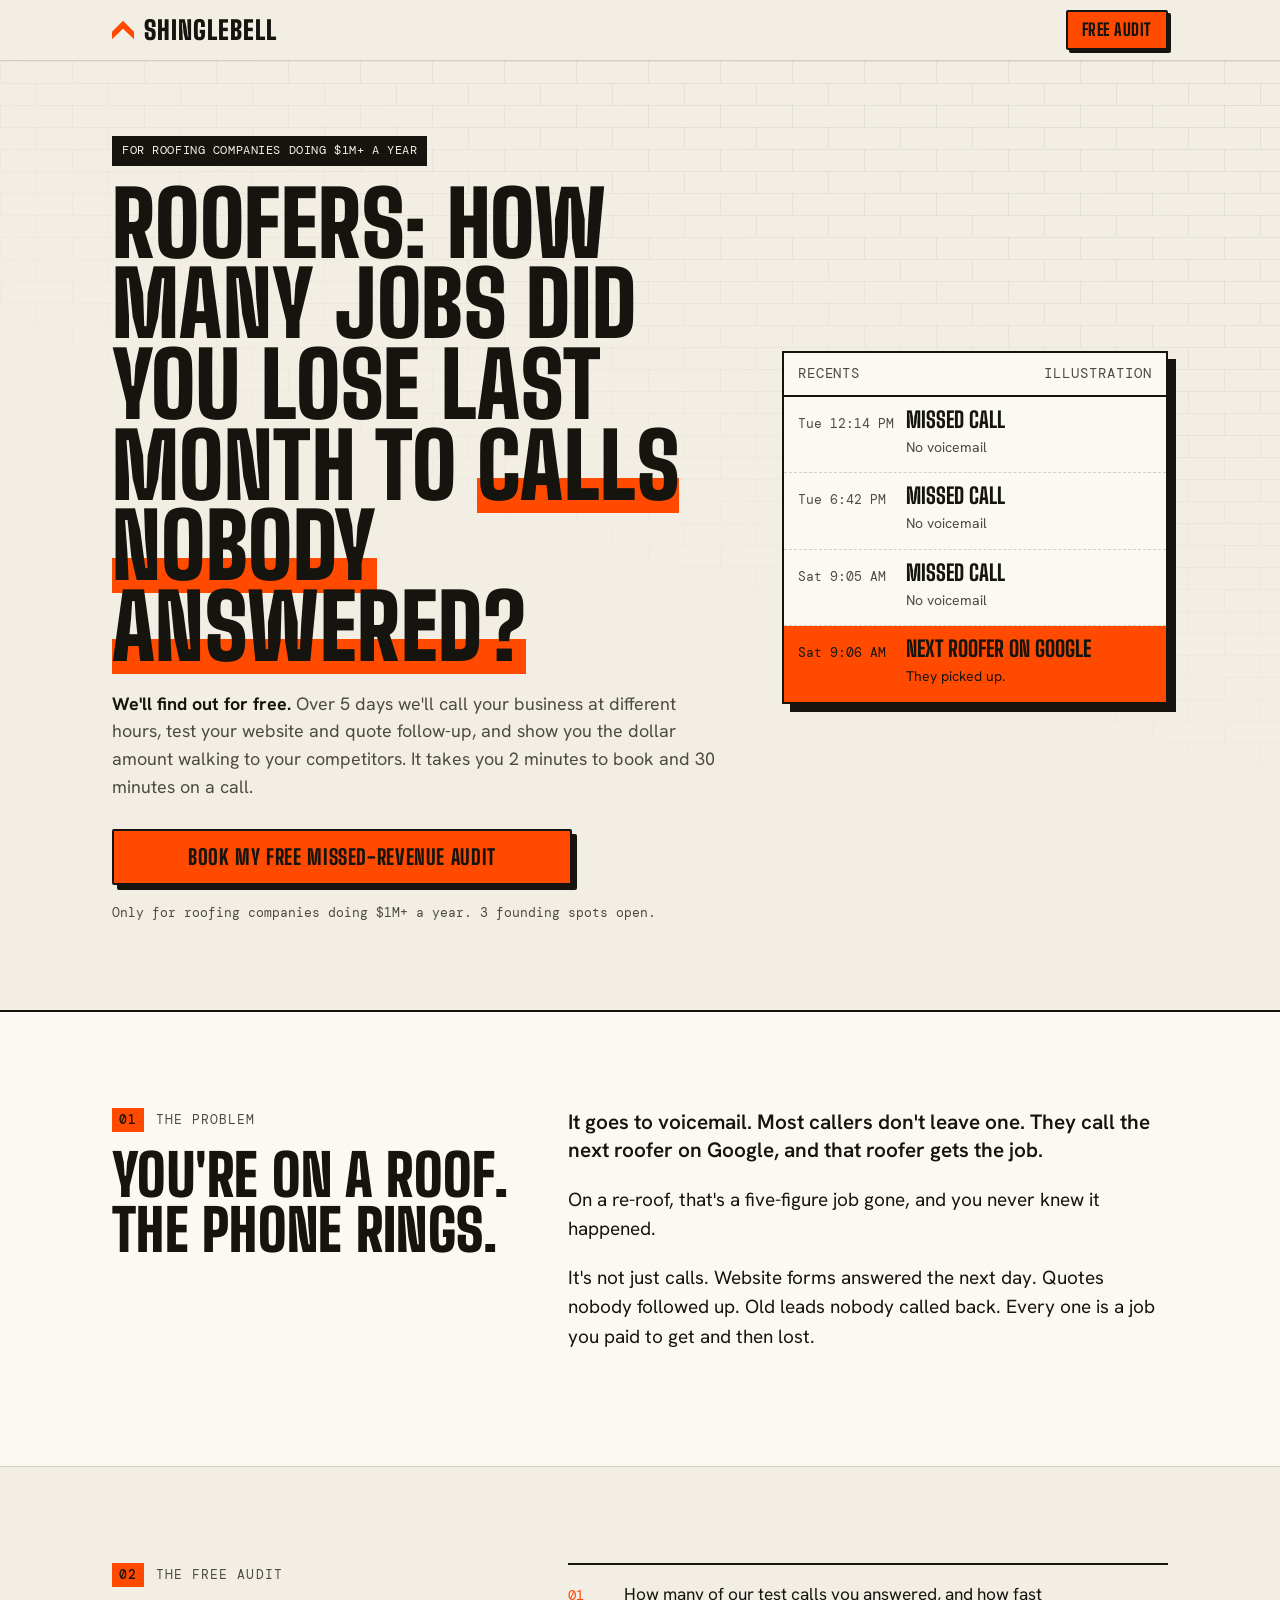
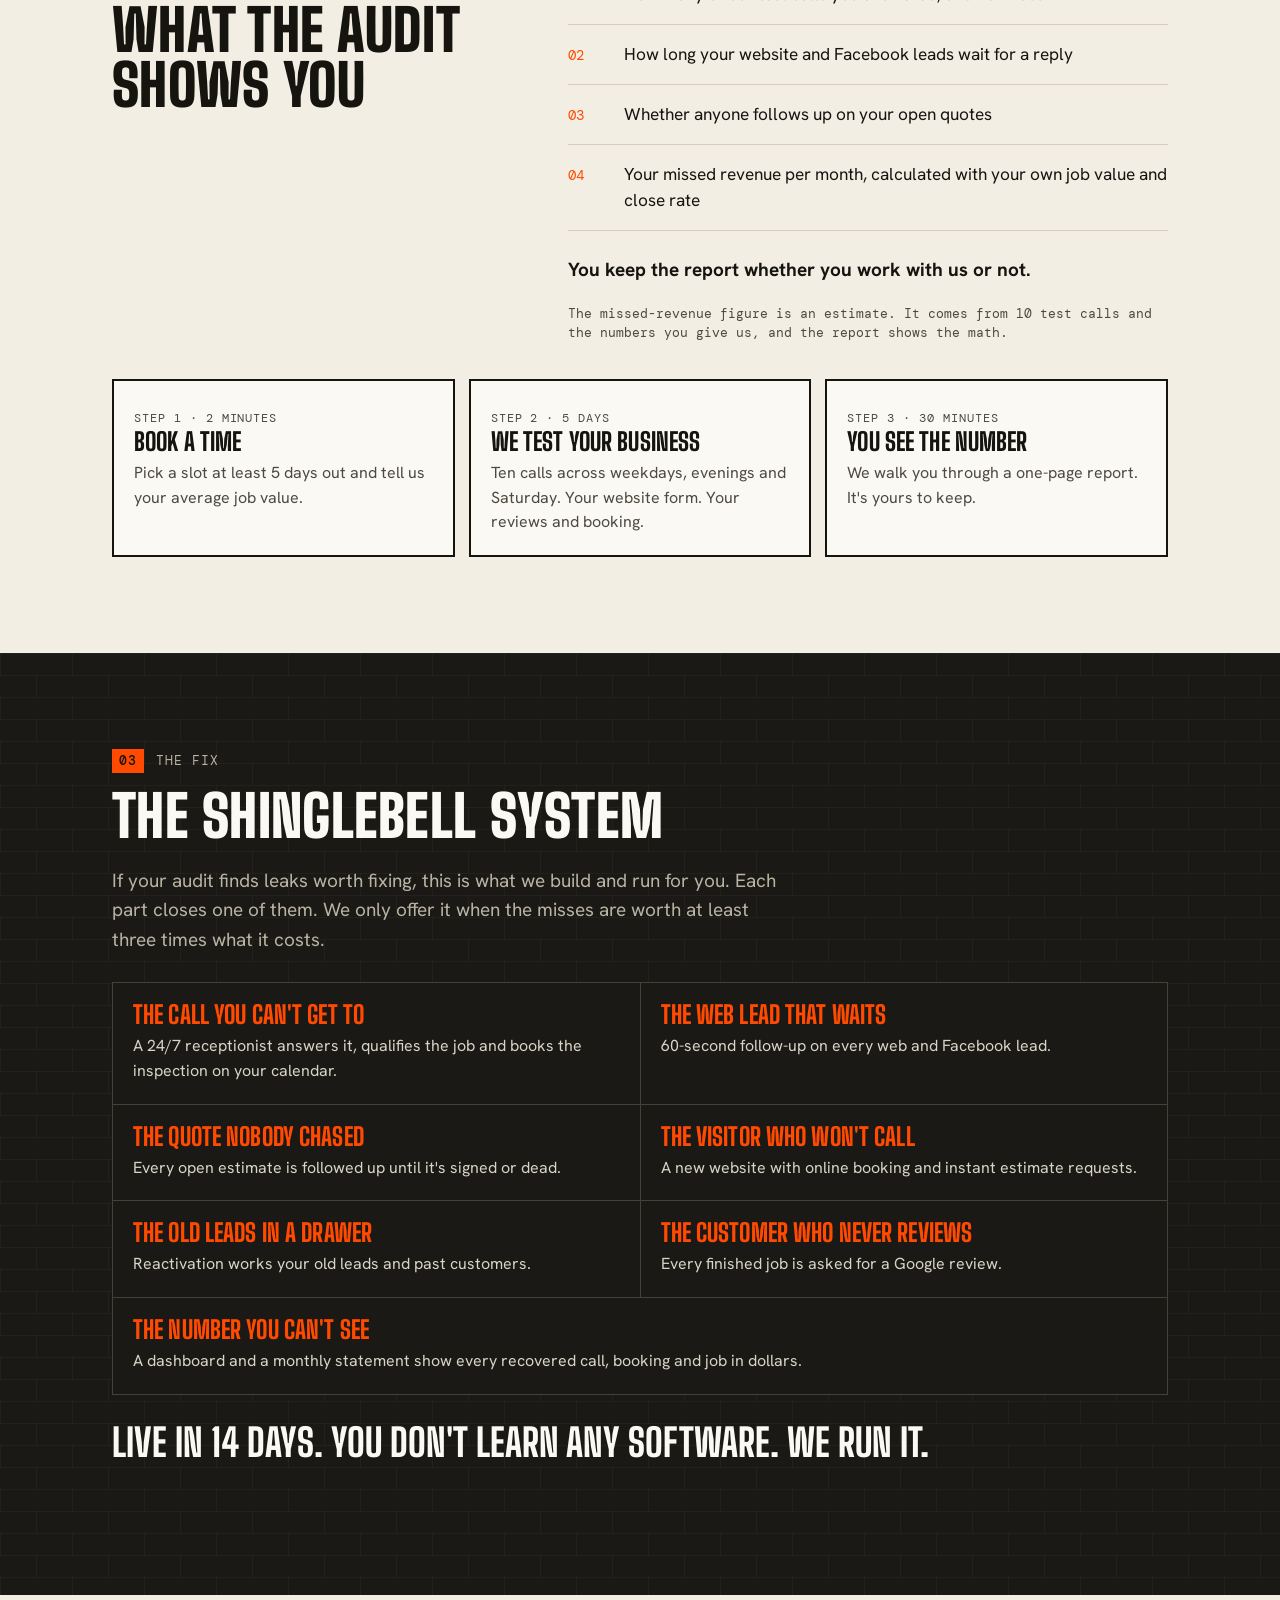
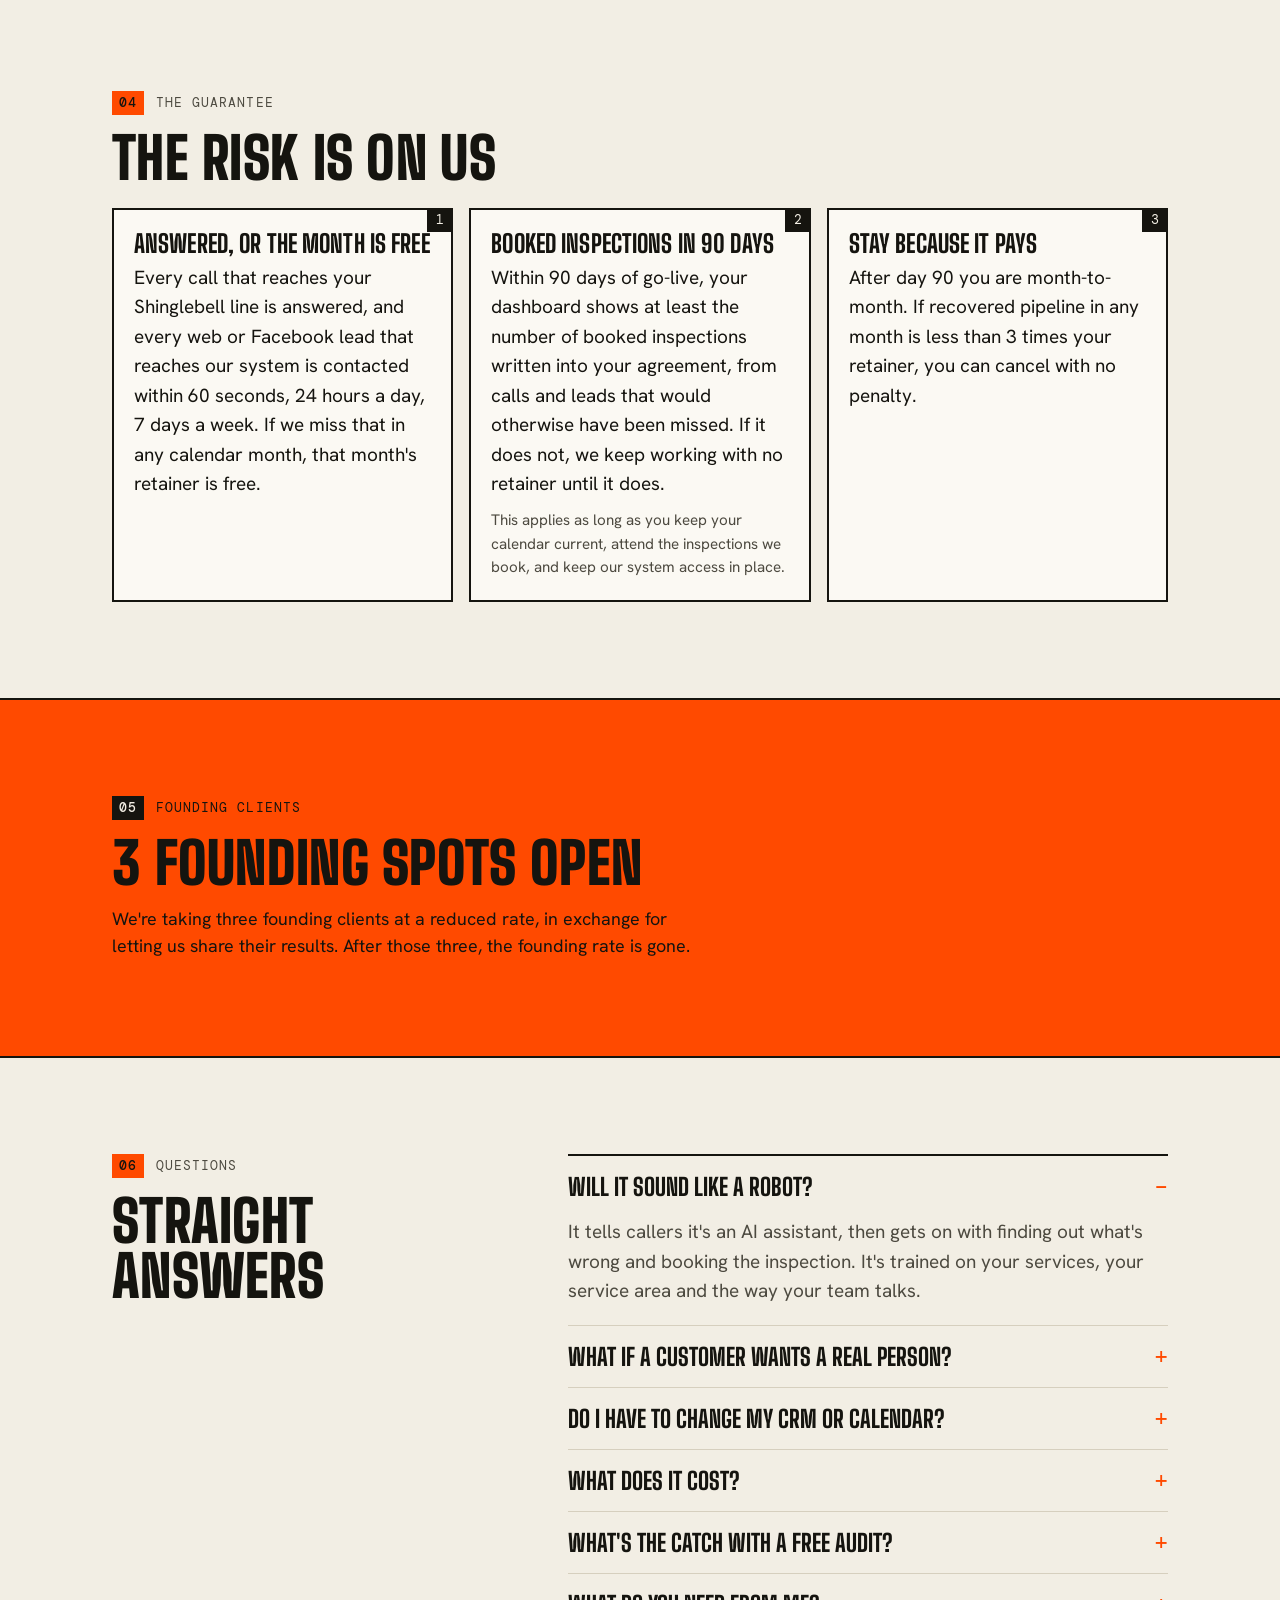
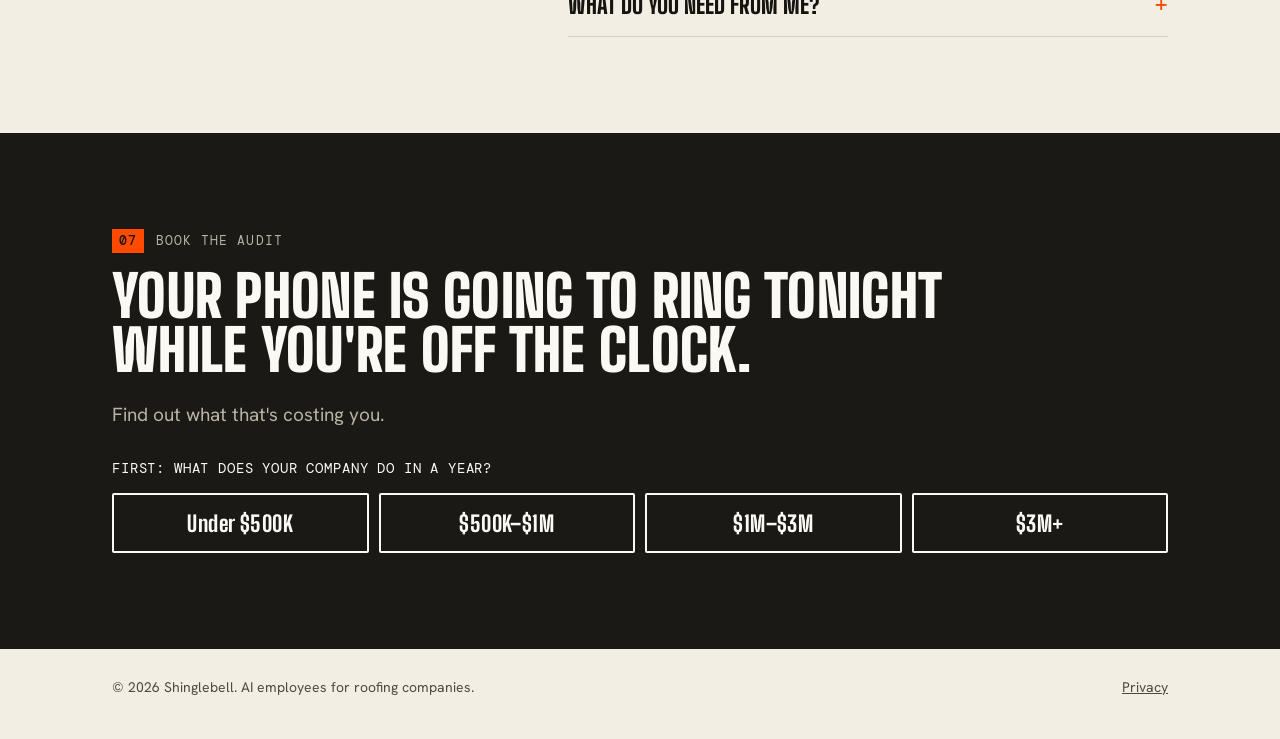
==== index.html @ 2c83769a "Shinglebell landing page and dashboard (test link) Co-Authored-By: Claude Fable 5.2 <noreply@anthrop" ====
<!doctype html>
<html lang="en">
<head>
<meta charset="utf-8">
<meta name="viewport" content="width=device-width, initial-scale=1, viewport-fit=cover">
<title>Free Missed-Revenue Audit for Roofing Companies</title>
<meta name="description" content="Over 5 days we call your roofing company at different hours, test your website and quote follow-up, and show you the revenue you are missing. Free.">
<meta name="theme-color" content="#f2eee4">
<link rel="preconnect" href="https://fonts.googleapis.com">
<link rel="preconnect" href="https://fonts.gstatic.com" crossorigin>
<link href="https://fonts.googleapis.com/css2?family=Big+Shoulders+Display:wght@800;900&family=DM+Mono:wght@400;500&family=Hanken+Grotesk:wght@400;600&display=swap" rel="stylesheet">
<link rel="stylesheet" href="styles.css">
</head>
<body>

<div class="bar">
  <div class="wrap">
    <a class="mark" href="#top"><i aria-hidden="true"></i><span data-brand>Shinglebell</span></a>
    <a class="btn small" href="#book">Free audit</a>
  </div>
</div>

<main id="top">

<header class="hero">
  <div class="wrap">
    <div>
      <span class="tag">For roofing companies doing $1M+ a year</span>
      <h1 id="headline">Roofers: how many jobs did you lose last month to <em>calls nobody answered?</em></h1>
      <p class="lede"><strong>We'll find out for free.</strong> Over 5 days we'll call your business at different hours, test your website and quote follow-up, and show you the dollar amount walking to your competitors. It takes you 2 minutes to book and 30 minutes on a call.</p>
      <a class="btn wide" href="#book">Book my free Missed-Revenue Audit</a>
      <p class="fine">Only for roofing companies doing $1M+ a year. <span data-spots>3</span> founding <span data-spots-word>spots</span> open.</p>
    </div>

    <figure class="log rise" style="margin:0" aria-label="Illustration of a missed-call log">
      <header><span>Recents</span><span>Illustration</span></header>
      <ol>
        <li style="--i:0"><time>Tue 12:14 PM</time><div><b>Missed call</b><span>No voicemail</span></div></li>
        <li style="--i:1"><time>Tue 6:42 PM</time><div><b>Missed call</b><span>No voicemail</span></div></li>
        <li style="--i:2"><time>Sat 9:05 AM</time><div><b>Missed call</b><span>No voicemail</span></div></li>
        <li class="gone" style="--i:3"><time>Sat 9:06 AM</time><div><b>Next roofer on Google</b><span>They picked up.</span></div></li>
      </ol>
    </figure>
  </div>
</header>

<section class="problem">
  <div class="wrap split">
    <div>
      <p class="kicker" data-n="01">The problem</p>
      <h2>You're on a roof. The phone rings.</h2>
    </div>
    <div class="prose">
      <p class="punch">It goes to voicemail. Most callers don't leave one. They call the next roofer on Google, and that roofer gets the job.</p>
      <p>On a re-roof, that's a five-figure job gone, and you never knew it happened.</p>
      <p>It's not just calls. Website forms answered the next day. Quotes nobody followed up. Old leads nobody called back. Every one is a job you paid to get and then lost.</p>
    </div>
  </div>
</section>

<section>
  <div class="wrap">
    <div class="split">
      <div>
        <p class="kicker" data-n="02">The free audit</p>
        <h2>What the audit shows you</h2>
      </div>
      <div>
        <ul class="checks">
          <li>How many of our test calls you answered, and how fast</li>
          <li>How long your website and Facebook leads wait for a reply</li>
          <li>Whether anyone follows up on your open quotes</li>
          <li>Your missed revenue per month, calculated with your own job value and close rate</li>
        </ul>
        <p><strong>You keep the report whether you work with us or not.</strong></p>
        <p class="fine">The missed-revenue figure is an estimate. It comes from 10 test calls and the numbers you give us, and the report shows the math.</p>
      </div>
    </div>

    <div class="steps">
      <div class="step"><small>Step 1 · 2 minutes</small><h3>Book a time</h3><p>Pick a slot at least 5 days out and tell us your average job value.</p></div>
      <div class="step"><small>Step 2 · 5 days</small><h3>We test your business</h3><p>Ten calls across weekdays, evenings and Saturday. Your website form. Your reviews and booking.</p></div>
      <div class="step"><small>Step 3 · 30 minutes</small><h3>You see the number</h3><p>We walk you through a one-page report. It's yours to keep.</p></div>
    </div>
  </div>
</section>

<section class="fix">
  <div class="wrap">
    <p class="kicker" data-n="03">The fix</p>
    <h2>The <span data-brand>Shinglebell</span> System</h2>
    <p class="prose muted">If your audit finds leaks worth fixing, this is what we build and run for you. Each part closes one of them. We only offer it when the misses are worth at least three times what it costs.</p>
    <div class="crew">
      <div><h3>The call you can't get to</h3><p>A 24/7 receptionist answers it, qualifies the job and books the inspection on your calendar.</p></div>
      <div><h3>The web lead that waits</h3><p>60-second follow-up on every web and Facebook lead.</p></div>
      <div><h3>The quote nobody chased</h3><p>Every open estimate is followed up until it's signed or dead.</p></div>
      <div><h3>The visitor who won't call</h3><p>A new website with online booking and instant estimate requests.</p></div>
      <div><h3>The old leads in a drawer</h3><p>Reactivation works your old leads and past customers.</p></div>
      <div><h3>The customer who never reviews</h3><p>Every finished job is asked for a Google review.</p></div>
      <div><h3>The number you can't see</h3><p>A dashboard and a monthly statement show every recovered call, booking and job in dollars.</p></div>
    </div>
    <p class="punch">Live in 14 days. You don't learn any software. We run it.</p>
  </div>
</section>

<section>
  <div class="wrap">
    <p class="kicker" data-n="04">The guarantee</p>
    <h2>The risk is on us</h2>
    <!-- These paragraphs are copied word for word from legal/guarantee.md. Change them there first. -->
    <div class="terms">
      <div class="term" data-n="1">
        <h3>Answered, or the month is free</h3>
        <p>Every call that reaches your <span data-brand>Shinglebell</span> line is answered, and every web or Facebook lead that reaches our system is contacted within 60 seconds, 24 hours a day, 7 days a week. If we miss that in any calendar month, that month's retainer is free.</p>
      </div>
      <div class="term" data-n="2">
        <h3>Booked inspections in 90 days</h3>
        <p>Within 90 days of go-live, your dashboard shows at least the number of booked inspections written into your agreement, from calls and leads that would otherwise have been missed. If it does not, we keep working with no retainer until it does.</p>
        <p>This applies as long as you keep your calendar current, attend the inspections we book, and keep our system access in place.</p>
      </div>
      <div class="term" data-n="3">
        <h3>Stay because it pays</h3>
        <p>After day 90 you are month-to-month. If recovered pipeline in any month is less than 3 times your retainer, you can cancel with no penalty.</p>
      </div>
    </div>
  </div>
</section>

<section class="proof">
  <div class="wrap">
    <p class="kicker" data-n="05">Founding clients</p>
    <h2><span data-spots>3</span> founding <span data-spots-word>spots</span> open</h2>
    <p>We're taking three founding clients at a reduced rate, in exchange for letting us share their results. After those three, the founding rate is gone.</p>
  </div>
</section>

<section class="faq">
  <div class="wrap split">
    <div>
      <p class="kicker" data-n="06">Questions</p>
      <h2>Straight answers</h2>
    </div>
    <div>
      <details open>
        <summary>Will it sound like a robot?</summary>
        <p>It tells callers it's an AI assistant, then gets on with finding out what's wrong and booking the inspection. It's trained on your services, your service area and the way your team talks.<span id="demo-line" hidden> Call our demo line and judge for yourself: <a id="demo-link" href="#"></a>.</span></p>
      </details>
      <details>
        <summary>What if a customer wants a real person?</summary>
        <p>It transfers the call to you. If nobody can pick up, it takes a message and gets it to you right away.</p>
      </details>
      <details>
        <summary>Do I have to change my CRM or calendar?</summary>
        <p>No. Bookings go straight into the calendar you already use (Google, Outlook or iCloud). We look at your CRM on the audit call and tell you plainly what it can and can't take.</p>
      </details>
      <details>
        <summary>What does it cost?</summary>
        <p>It's a setup fee and a monthly retainer, and it's real money. We show you the price on the review call, next to your own missed-revenue number. If the misses aren't worth at least three times the monthly cost, we'll tell you the math doesn't work, and you keep the report.</p>
      </details>
      <details>
        <summary>What's the catch with a free audit?</summary>
        <p>There isn't one. Showing you your own numbers is the only honest way to sell this. If they say you don't need us, we'll say so. The report is yours either way.</p>
      </details>
      <details>
        <summary>What do you need from me?</summary>
        <p>Two minutes to book and 30 minutes on the review call. Bring three quotes you sent more than a week ago that haven't signed. If someone else signs off on spending, bring them too. You don't need to tell your office anything.</p>
      </details>
    </div>
  </div>
</section>

<section class="book on-dark" id="book">
  <div class="wrap">
    <p class="kicker" data-n="07">Book the audit</p>
    <h2>Your phone is going to ring tonight while you're off the clock.</h2>
    <p class="muted">Find out what that's costing you.</p>

    <div class="gate">
      <fieldset>
        <legend>First: what does your company do in a year?</legend>
        <div class="picks">
          <button class="pick" type="button" data-band="Under $500K" data-fit="no">Under $500K</button>
          <button class="pick" type="button" data-band="$500K–$1M" data-fit="no">$500K–$1M</button>
          <button class="pick" type="button" data-band="$1M–$3M">$1M–$3M</button>
          <button class="pick" type="button" data-band="$3M+">$3M+</button>
        </div>
      </fieldset>
    </div>

    <div class="cal" id="cal" hidden aria-live="polite"></div>
  </div>
</section>

</main>

<footer>
  <div class="wrap">
    <span>© <span id="year">2026</span> <span data-brand>Shinglebell</span>. AI employees for roofing companies.</span>
    <a href="privacy.html">Privacy</a>
  </div>
</footer>

<div class="dock" id="dock"><a class="btn" href="#book">Book my free audit</a></div>

<script src="config.js"></script>
<script src="app.js"></script>
</body>
</html>
---- styles.css ----
:root {
  --paper: #f2eee4;
  --chalk: #fbf9f3;
  --ink: #15140f;
  --ink-2: #4d4a40;
  --line: #d6cfbe;
  --hivis: #ff4a00;
  --asphalt: #1a1916;
  --asphalt-2: #2a2824;
  --display: "Big Shoulders Display", "Arial Narrow", Impact, sans-serif;
  --body: "Hanken Grotesk", "Helvetica Neue", Arial, sans-serif;
  --mono: "DM Mono", ui-monospace, Menlo, monospace;
  --gutter: 20px;
  --max: 1120px;
  --shingle: url("data:image/svg+xml,%3Csvg xmlns='http://www.w3.org/2000/svg' width='72' height='44'%3E%3Cpath d='M0 .5h72M0 22.5h72M.5 0v22M36.5 22v22' fill='none' stroke='%2315140f' stroke-opacity='.08'/%3E%3C/svg%3E");
}

*,
*::before,
*::after { box-sizing: border-box; }

html { scroll-behavior: smooth; -webkit-text-size-adjust: 100%; }

body {
  margin: 0;
  background: var(--paper);
  color: var(--ink);
  font-family: var(--body);
  font-size: 18px;
  line-height: 1.55;
  overflow-x: hidden;
}

img, svg { max-width: 100%; display: block; }
a { color: inherit; }
p { margin: 0 0 1em; }
h1, h2, h3 { margin: 0; font-family: var(--display); text-transform: uppercase; letter-spacing: 0.005em; line-height: 0.95; }

.wrap { max-width: var(--max); margin: 0 auto; padding: 0 var(--gutter); }

/* ---------- top bar ---------- */
.bar {
  position: sticky; top: 0; z-index: 30;
  background: rgba(242, 238, 228, 0.92);
  backdrop-filter: blur(8px);
  border-bottom: 1px solid var(--line);
}
.bar .wrap { display: flex; align-items: center; justify-content: space-between; height: 60px; }
.mark { display: flex; align-items: center; gap: 10px; text-decoration: none; font-family: var(--display); font-weight: 900; font-size: 26px; letter-spacing: 0.04em; text-transform: uppercase; }
.mark i { width: 22px; height: 22px; background: var(--hivis); clip-path: polygon(50% 8%, 100% 58%, 100% 92%, 50% 44%, 0 92%, 0 58%); }

/* ---------- buttons ---------- */
.btn {
  display: inline-flex; align-items: center; justify-content: center; gap: 10px;
  min-height: 56px; padding: 14px 26px;
  background: var(--hivis); color: var(--ink);
  font-family: var(--display); font-weight: 800; font-size: 22px; letter-spacing: 0.03em; text-transform: uppercase; text-decoration: none;
  border: 2px solid var(--ink); border-radius: 2px;
  box-shadow: 5px 5px 0 var(--ink);
  cursor: pointer;
  transition: transform 0.12s ease, box-shadow 0.12s ease;
}
.btn:hover { transform: translate(-2px, -2px); box-shadow: 7px 7px 0 var(--ink); }
.btn:active { transform: translate(3px, 3px); box-shadow: 2px 2px 0 var(--ink); }
.btn:focus-visible, .pick:focus-visible, a:focus-visible { outline: 3px solid var(--ink); outline-offset: 3px; }
.btn { text-align: center; line-height: 1.05; }
.btn.wide { width: 100%; max-width: 460px; font-size: 21px; padding: 14px 16px; }
.btn.small { min-height: 40px; padding: 6px 14px; font-size: 17px; box-shadow: 3px 3px 0 var(--ink); }
.btn.small:hover { box-shadow: 4px 4px 0 var(--ink); }
.on-dark .btn { border-color: var(--chalk); box-shadow: 5px 5px 0 var(--chalk); }

/* ---------- hero ---------- */
.hero { position: relative; padding: 44px 0 56px; border-bottom: 2px solid var(--ink); }
.hero::before {
  content: ""; position: absolute; inset: 0; background: var(--shingle);
  -webkit-mask-image: linear-gradient(200deg, #000 0%, transparent 62%);
  mask-image: linear-gradient(200deg, #000 0%, transparent 62%);
  pointer-events: none;
}
.hero .wrap { position: relative; display: grid; gap: 40px; }
.tag {
  display: inline-block; margin-bottom: 18px; padding: 6px 10px;
  font-family: var(--mono); font-size: 11.5px; letter-spacing: 0.05em; text-transform: uppercase;
  background: var(--ink); color: var(--paper);
}
h1 { font-weight: 900; font-size: clamp(2.7rem, 11.5vw, 5.6rem); line-height: 0.9; }
h1 em { font-style: normal; background: linear-gradient(transparent 62%, var(--hivis) 62%, var(--hivis) 94%, transparent 94%); }
.lede { margin: 22px 0 28px; max-width: 34em; font-size: 1.12rem; color: var(--ink-2); }
.lede strong { color: var(--ink); }
.fine { margin: 18px 0 0; font-family: var(--mono); font-size: 13px; line-height: 1.5; color: var(--ink-2); }

/* call log illustration */
.log {
  background: var(--chalk); border: 2px solid var(--ink); box-shadow: 8px 8px 0 var(--ink);
  max-width: 420px; width: 100%; justify-self: start;
  transform: rotate(-1.2deg);
}
.log header { display: flex; justify-content: space-between; padding: 10px 14px; border-bottom: 2px solid var(--ink); font-family: var(--mono); font-size: 12px; letter-spacing: 0.08em; text-transform: uppercase; }
.log ol { list-style: none; margin: 0; padding: 0; }
.log li { display: grid; grid-template-columns: 96px 1fr; gap: 12px; align-items: baseline; padding: 12px 14px; border-bottom: 1px dashed var(--line); }
.log time { font-family: var(--mono); font-size: 13px; color: var(--ink-2); }
.log b { display: block; font-family: var(--display); font-size: 22px; font-weight: 800; text-transform: uppercase; line-height: 1; }
.log span { font-size: 14px; color: var(--ink-2); }
.log li.gone { background: var(--hivis); border-bottom: 0; }
.log li.gone time, .log li.gone span { color: var(--ink); }

@keyframes rise { from { opacity: 0; transform: translateY(14px); } to { opacity: 1; transform: none; } }
.hero .rise { animation: rise 0.6s cubic-bezier(0.2, 0.7, 0.2, 1) both; animation-delay: calc(var(--i, 0) * 90ms); }
.log li { animation: rise 0.5s ease both; animation-delay: calc(200ms + var(--i, 0) * 240ms); }

/* ---------- sections ---------- */
section { padding: 64px 0; }
.kicker { display: flex; align-items: center; gap: 12px; margin-bottom: 16px; font-family: var(--mono); font-size: 13px; letter-spacing: 0.08em; text-transform: uppercase; color: var(--ink-2); }
.kicker::before { content: attr(data-n); padding: 2px 7px; background: var(--hivis); color: var(--ink); font-weight: 500; }
h2 { font-weight: 900; font-size: clamp(2.1rem, 8vw, 3.6rem); margin-bottom: 22px; }
h3 { font-weight: 800; font-size: 1.55rem; line-height: 1; margin-bottom: 6px; }
.prose { max-width: 36em; }
.prose .punch { font-size: 1.3rem; font-weight: 600; line-height: 1.35; color: var(--ink); }

.problem { background: var(--chalk); border-bottom: 1px solid var(--line); }

/* audit list */
.checks { list-style: none; margin: 0 0 24px; padding: 0; display: grid; gap: 0; border-top: 2px solid var(--ink); }
.checks li { display: grid; grid-template-columns: 44px 1fr; gap: 12px; padding: 16px 0; border-bottom: 1px solid var(--line); font-size: 1.08rem; }
.checks li::before { content: counter(c, decimal-leading-zero); counter-increment: c; font-family: var(--mono); font-size: 14px; color: var(--hivis); padding-top: 4px; }
.checks { counter-reset: c; }

.steps { display: grid; gap: 14px; margin-top: 36px; }
.step { padding: 20px; background: var(--chalk); border: 2px solid var(--ink); }
.step small { font-family: var(--mono); font-size: 12px; letter-spacing: 0.08em; text-transform: uppercase; color: var(--ink-2); }
.step p { margin: 0; color: var(--ink-2); font-size: 1rem; }

/* the fix */
.fix { background: var(--asphalt); color: var(--chalk); position: relative; }
.fix::before { content: ""; position: absolute; inset: 0; background: var(--shingle); filter: invert(1); opacity: 0.5; pointer-events: none; }
.fix .wrap { position: relative; }
.fix .kicker, .fix .muted { color: #b9b3a3; }
.crew { display: grid; gap: 1px; background: #44413a; border: 1px solid #44413a; margin: 28px 0; }
.crew div { background: var(--asphalt); padding: 20px; }
.crew h3 { color: var(--hivis); }
.crew p { margin: 0; color: #d9d4c6; font-size: 1rem; }
.fix .punch { font-family: var(--display); font-weight: 800; font-size: clamp(1.6rem, 6vw, 2.4rem); text-transform: uppercase; line-height: 1; }

/* guarantee */
.terms { display: grid; gap: 16px; }
.term { background: var(--chalk); border: 2px solid var(--ink); padding: 22px 20px 20px; position: relative; }
.term::before { content: attr(data-n); position: absolute; top: -2px; right: -2px; padding: 2px 9px; background: var(--ink); color: var(--paper); font-family: var(--mono); font-size: 13px; }
.term p { margin: 0; }
.term p + p { margin-top: 0.7em; font-size: 0.95rem; color: var(--ink-2); }

/* proof */
.proof { background: var(--hivis); border-top: 2px solid var(--ink); border-bottom: 2px solid var(--ink); }
.proof .kicker { color: var(--ink); }
.proof .kicker::before { background: var(--ink); color: var(--paper); }
.proof h2 { margin-bottom: 14px; }
.proof p:not(.kicker) { max-width: 34em; font-size: 1.12rem; margin: 0; }

/* faq */
.faq details { border-bottom: 1px solid var(--line); }
.faq details:first-of-type { border-top: 2px solid var(--ink); }
.faq summary { list-style: none; cursor: pointer; display: flex; justify-content: space-between; gap: 16px; padding: 18px 0; font-family: var(--display); font-weight: 800; font-size: 1.5rem; text-transform: uppercase; line-height: 1.05; }
.faq summary::-webkit-details-marker { display: none; }
.faq summary::after { content: "+"; font-family: var(--mono); font-weight: 400; color: var(--hivis); }
.faq details[open] summary::after { content: "–"; }
.faq details p { max-width: 36em; color: var(--ink-2); }

/* booking */
.book { background: var(--asphalt); color: var(--chalk); }
.book .kicker, .book .muted { color: #b9b3a3; }
.book h2 { max-width: 16em; }
.gate { margin-top: 28px; }
.gate legend { padding: 0; margin-bottom: 14px; font-family: var(--mono); font-size: 14px; letter-spacing: 0.06em; text-transform: uppercase; }
.gate fieldset { border: 0; margin: 0; padding: 0; }
.picks { display: grid; grid-template-columns: 1fr 1fr; gap: 10px; max-width: 560px; }
.pick {
  min-height: 60px; padding: 10px 12px;
  background: transparent; color: var(--chalk);
  border: 2px solid var(--chalk); border-radius: 2px;
  font-family: var(--display); font-weight: 800; font-size: 22px; letter-spacing: 0.02em;
  cursor: pointer; transition: background 0.12s, color 0.12s;
}
.pick:hover, .pick[aria-pressed="true"] { background: var(--hivis); color: var(--ink); border-color: var(--hivis); }
.pick:focus-visible { outline-color: var(--hivis); }
.cal { margin-top: 24px; background: var(--chalk); color: var(--ink); border: 2px solid var(--chalk); min-height: 120px; }
.cal[hidden] { display: none; }
.cal .calendly-inline-widget { min-width: 300px; height: 760px; }
.notice { padding: 22px 20px; font-family: var(--mono); font-size: 14px; line-height: 1.6; }
.notice b { color: var(--hivis); }

footer { padding: 28px 0 96px; font-size: 14px; color: var(--ink-2); }
footer .wrap { display: flex; flex-wrap: wrap; gap: 8px 24px; justify-content: space-between; }

/* sticky mobile cta */
.dock { position: fixed; left: 0; right: 0; bottom: 0; z-index: 40; padding: 10px var(--gutter) calc(10px + env(safe-area-inset-bottom)); background: var(--ink); transform: translateY(110%); transition: transform 0.25s ease; }
.dock.show { transform: none; }
.dock .btn { width: 100%; min-height: 50px; font-size: 20px; box-shadow: none; border-color: var(--hivis); }

/* plain pages (not a fit, privacy) */
.plain { padding: 48px 0 72px; }
.plain h1 { font-size: clamp(2.4rem, 9vw, 4rem); margin-bottom: 20px; }
.plain h2 { font-size: 1.8rem; margin: 36px 0 12px; }
.todo { list-style: none; padding: 0; margin: 24px 0; border-top: 2px solid var(--ink); max-width: 40em; }
.todo li { display: grid; grid-template-columns: 30px 1fr; gap: 12px; padding: 16px 0; border-bottom: 1px solid var(--line); }
.todo li::before { content: ""; width: 20px; height: 20px; margin-top: 4px; border: 2px solid var(--ink); background: var(--chalk); }
.todo b { display: block; }
.todo span { color: var(--ink-2); font-size: 1rem; }

@media (min-width: 860px) {
  :root { --gutter: 32px; }
  body { font-size: 19px; }
  .hero { padding: 72px 0 88px; }
  .hero .wrap { grid-template-columns: 1.35fr 0.85fr; align-items: center; gap: 56px; }
  .log { justify-self: end; }
  section { padding: 96px 0; }
  .split { display: grid; grid-template-columns: 0.8fr 1.2fr; gap: 56px; align-items: start; }
  .steps { grid-template-columns: repeat(3, 1fr); }
  .crew { grid-template-columns: repeat(2, 1fr); }
  .crew div:last-child { grid-column: 1 / -1; }
  .terms { grid-template-columns: repeat(3, 1fr); }
  .picks { grid-template-columns: repeat(4, 1fr); max-width: none; }
  .dock { display: none; }
  footer { padding-bottom: 40px; }
}

@media (prefers-reduced-motion: reduce) {
  html { scroll-behavior: auto; }
  .hero .rise, .log li { animation: none; }
  .btn, .dock { transition: none; }
}

@media print { .bar, .dock { display: none; } }
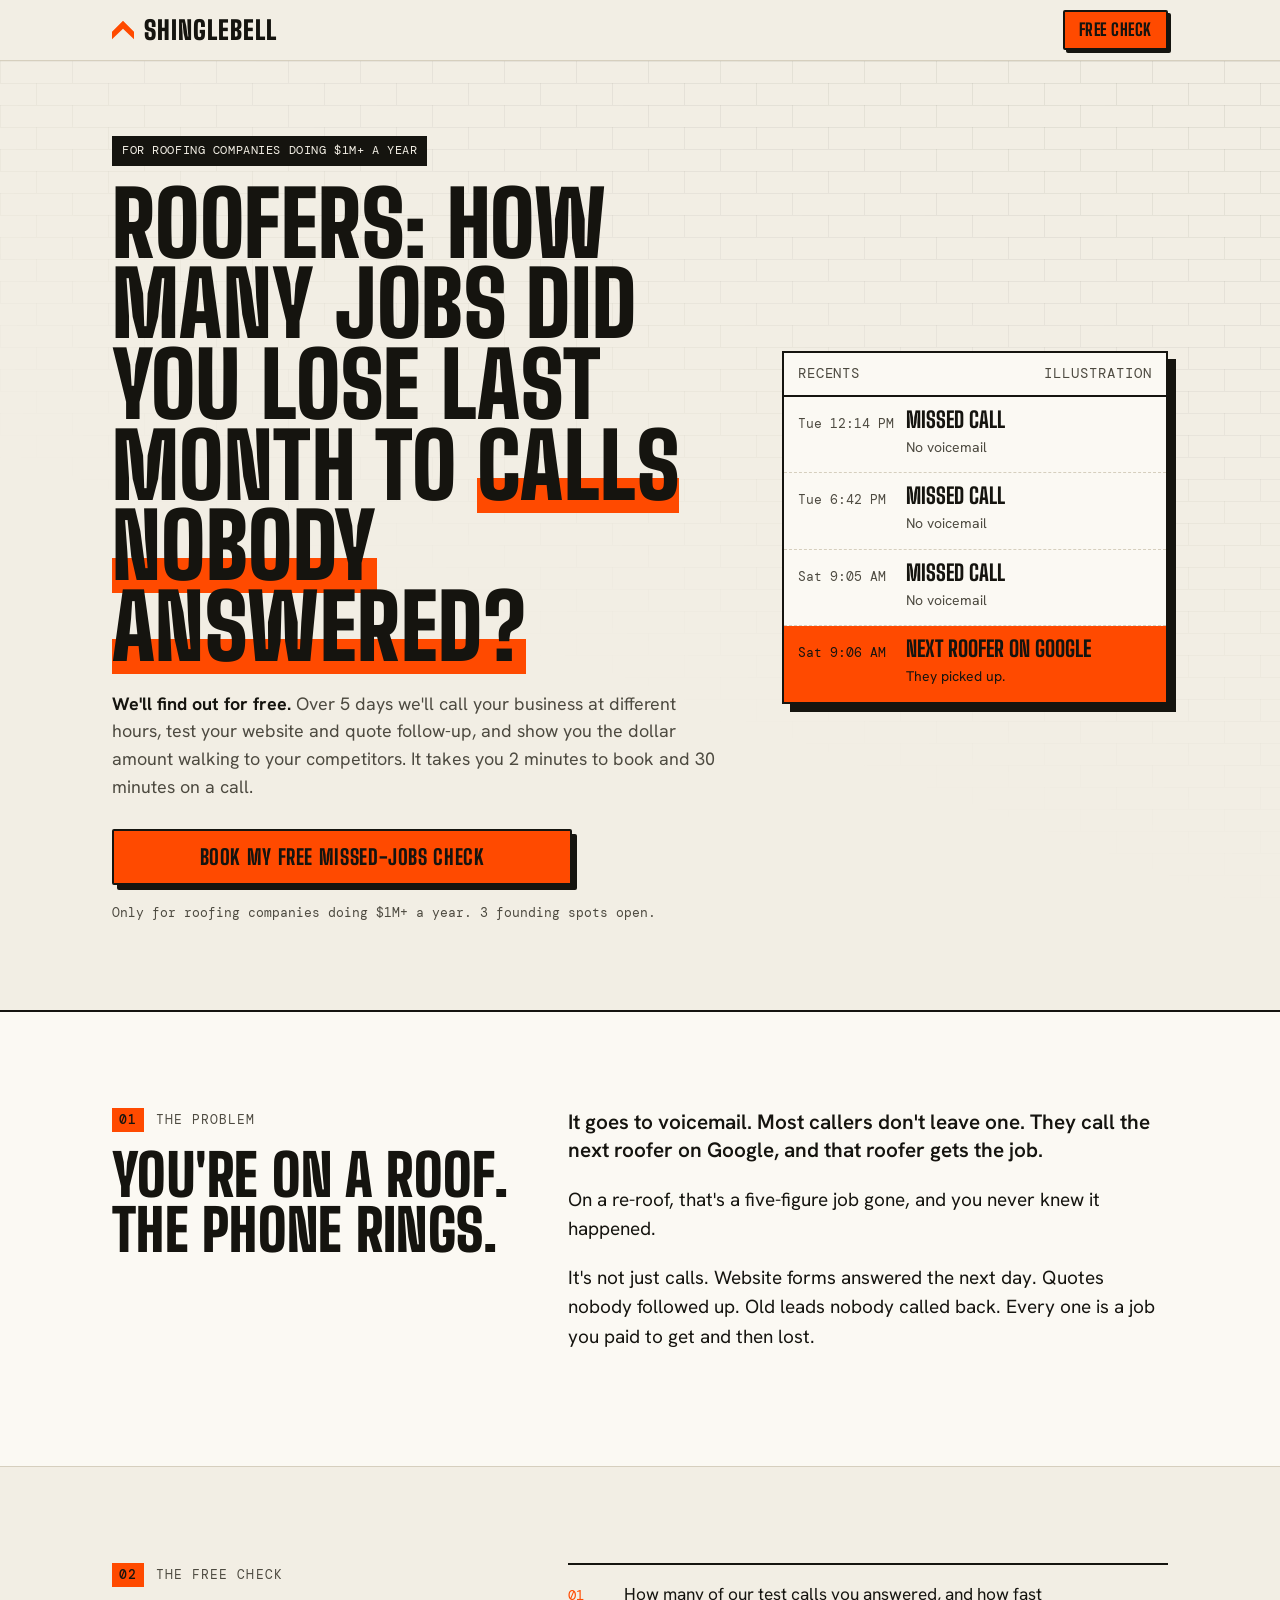
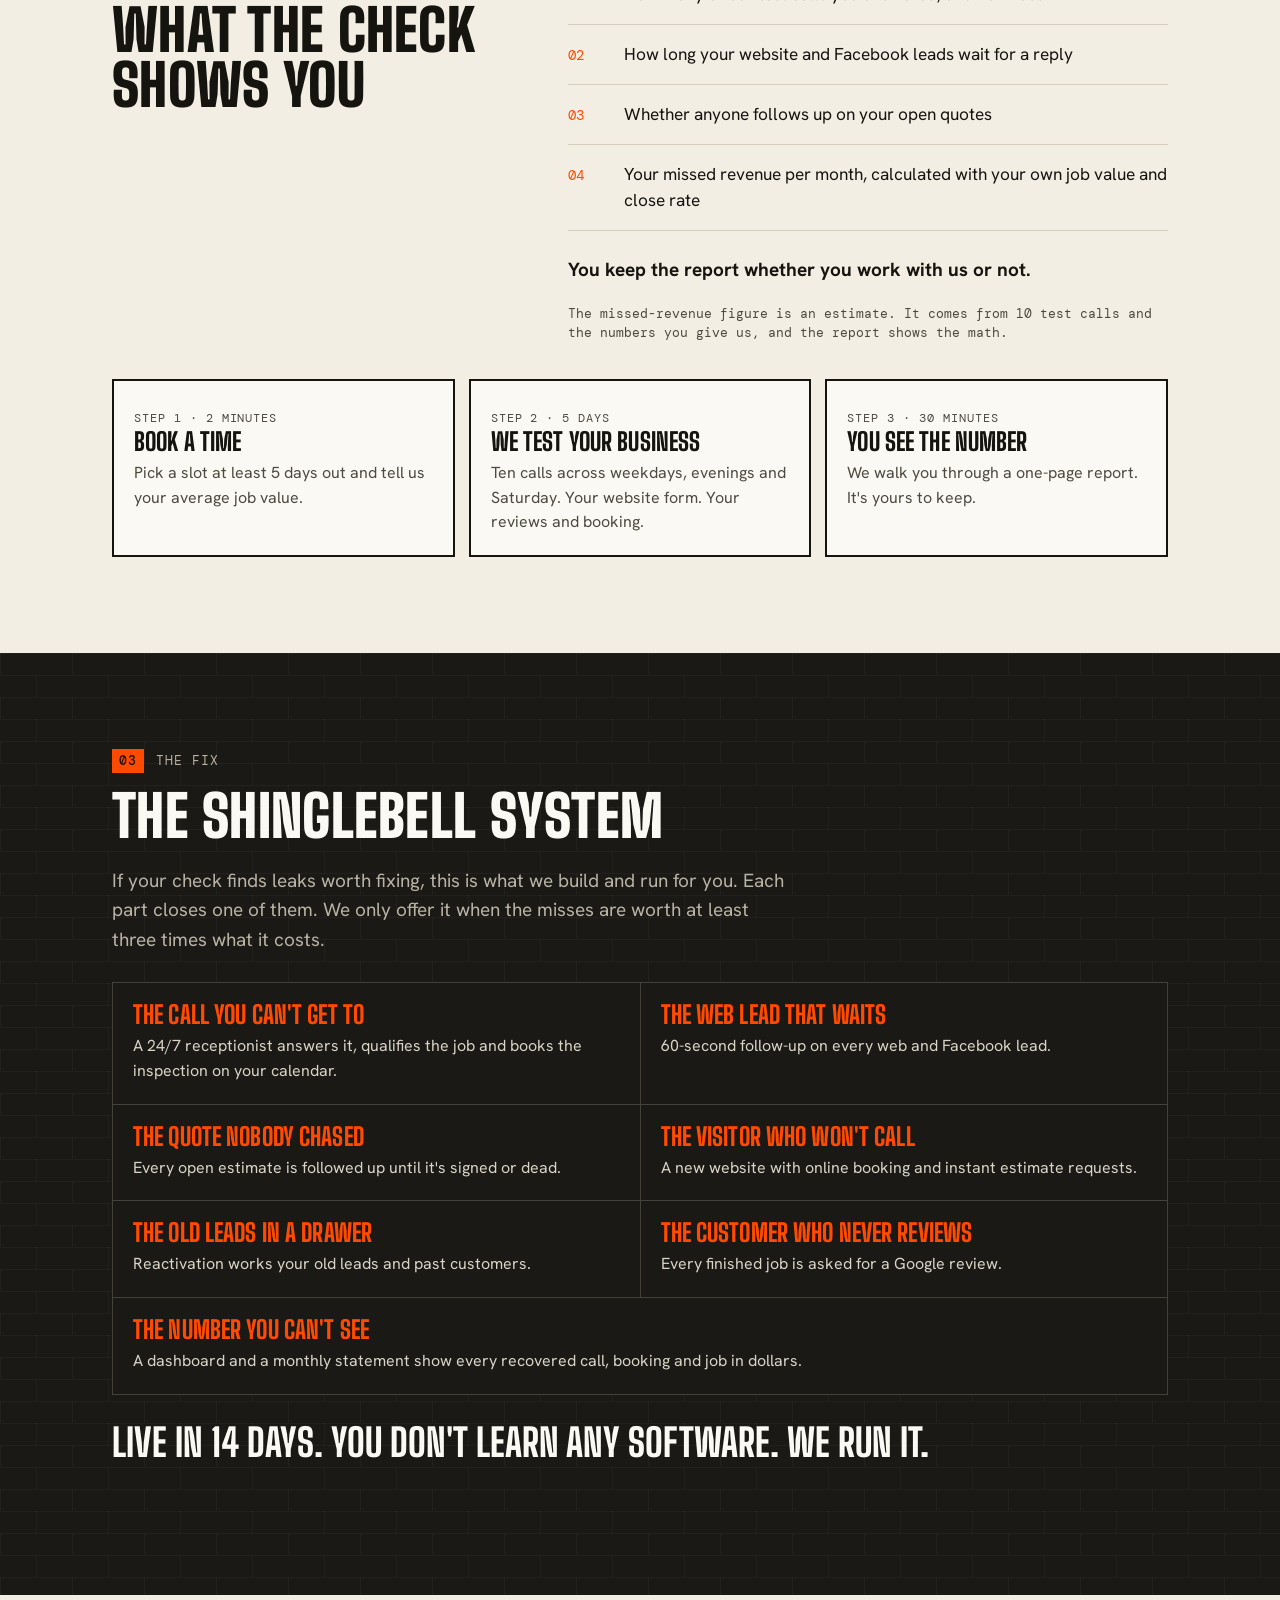
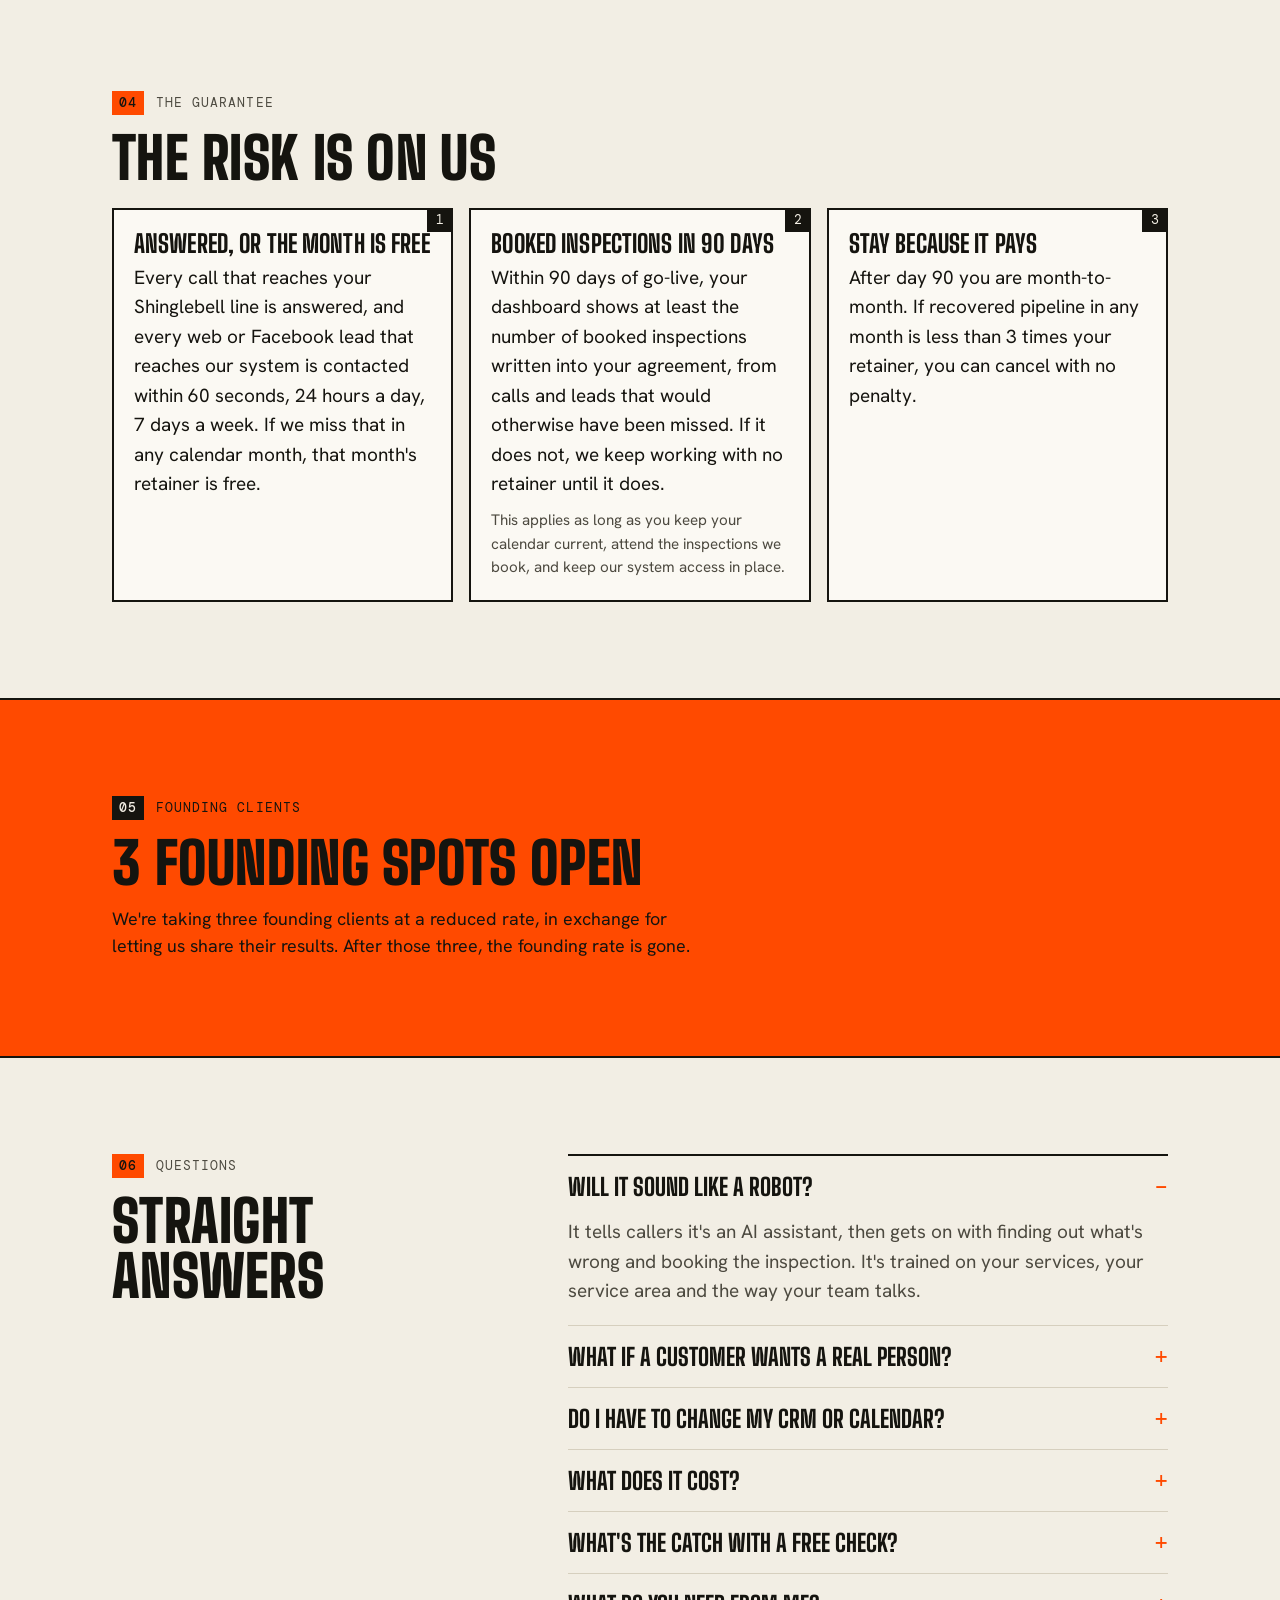
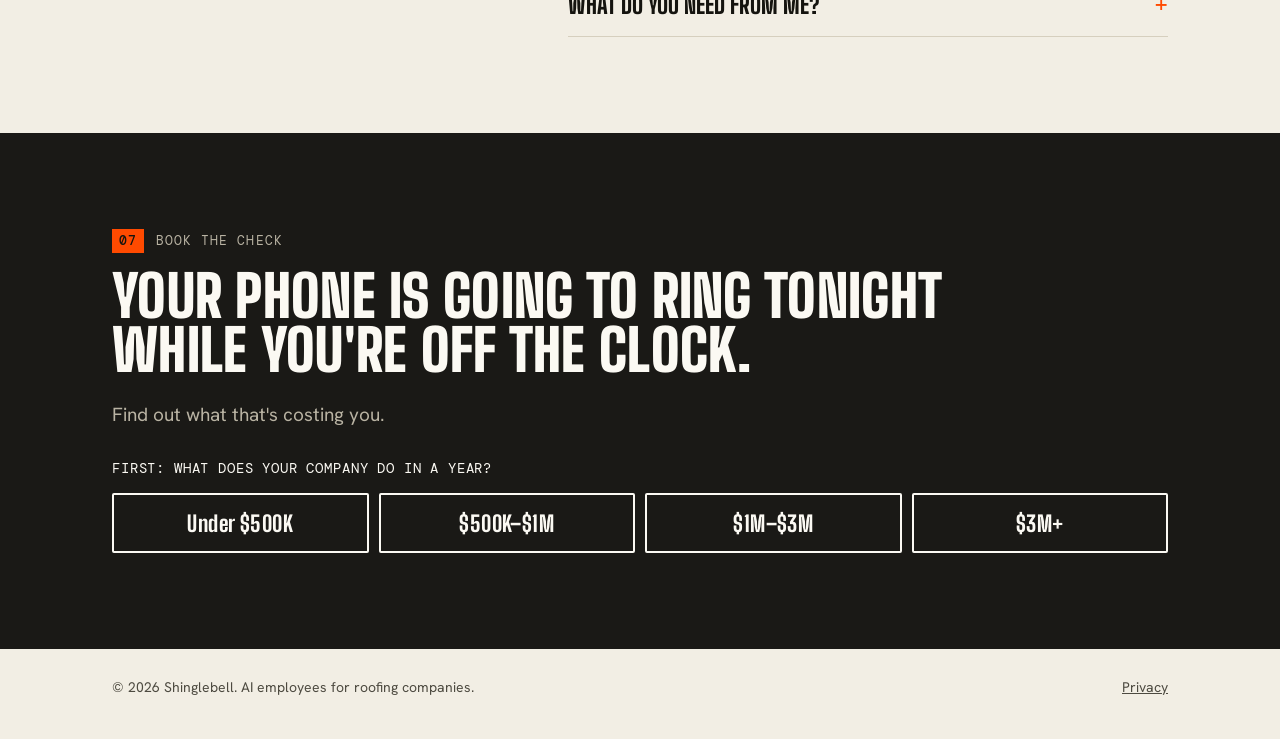
==== commit d3f315bb: "Connect Cal.com booking calendar; rename to Missed-Jobs Check Co-Authored-By: Claude Fable 5.2 <nore" ====
--- a/index.html
+++ b/index.html
@@ -3,7 +3,7 @@
 <head>
 <meta charset="utf-8">
 <meta name="viewport" content="width=device-width, initial-scale=1, viewport-fit=cover">
-<title>Free Missed-Revenue Audit for Roofing Companies</title>
+<title>Free Missed-Jobs Check for Roofing Companies</title>
 <meta name="description" content="Over 5 days we call your roofing company at different hours, test your website and quote follow-up, and show you the revenue you are missing. Free.">
 <meta name="theme-color" content="#f2eee4">
 <link rel="preconnect" href="https://fonts.googleapis.com">
@@ -16,7 +16,7 @@
 <div class="bar">
   <div class="wrap">
     <a class="mark" href="#top"><i aria-hidden="true"></i><span data-brand>Shinglebell</span></a>
-    <a class="btn small" href="#book">Free audit</a>
+    <a class="btn small" href="#book">Free check</a>
   </div>
 </div>
 
@@ -28,7 +28,7 @@
       <span class="tag">For roofing companies doing $1M+ a year</span>
       <h1 id="headline">Roofers: how many jobs did you lose last month to <em>calls nobody answered?</em></h1>
       <p class="lede"><strong>We'll find out for free.</strong> Over 5 days we'll call your business at different hours, test your website and quote follow-up, and show you the dollar amount walking to your competitors. It takes you 2 minutes to book and 30 minutes on a call.</p>
-      <a class="btn wide" href="#book">Book my free Missed-Revenue Audit</a>
+      <a class="btn wide" href="#book">Book my free Missed-Jobs Check</a>
       <p class="fine">Only for roofing companies doing $1M+ a year. <span data-spots>3</span> founding <span data-spots-word>spots</span> open.</p>
     </div>
 
@@ -62,8 +62,8 @@
   <div class="wrap">
     <div class="split">
       <div>
-        <p class="kicker" data-n="02">The free audit</p>
-        <h2>What the audit shows you</h2>
+        <p class="kicker" data-n="02">The free check</p>
+        <h2>What the check shows you</h2>
       </div>
       <div>
         <ul class="checks">
@@ -89,7 +89,7 @@
   <div class="wrap">
     <p class="kicker" data-n="03">The fix</p>
     <h2>The <span data-brand>Shinglebell</span> System</h2>
-    <p class="prose muted">If your audit finds leaks worth fixing, this is what we build and run for you. Each part closes one of them. We only offer it when the misses are worth at least three times what it costs.</p>
+    <p class="prose muted">If your check finds leaks worth fixing, this is what we build and run for you. Each part closes one of them. We only offer it when the misses are worth at least three times what it costs.</p>
     <div class="crew">
       <div><h3>The call you can't get to</h3><p>A 24/7 receptionist answers it, qualifies the job and books the inspection on your calendar.</p></div>
       <div><h3>The web lead that waits</h3><p>60-second follow-up on every web and Facebook lead.</p></div>
@@ -151,14 +151,14 @@
       </details>
       <details>
         <summary>Do I have to change my CRM or calendar?</summary>
-        <p>No. Bookings go straight into the calendar you already use (Google, Outlook or iCloud). We look at your CRM on the audit call and tell you plainly what it can and can't take.</p>
+        <p>No. Bookings go straight into the calendar you already use (Google, Outlook or iCloud). We look at your CRM on the review call and tell you plainly what it can and can't take.</p>
       </details>
       <details>
         <summary>What does it cost?</summary>
         <p>It's a setup fee and a monthly retainer, and it's real money. We show you the price on the review call, next to your own missed-revenue number. If the misses aren't worth at least three times the monthly cost, we'll tell you the math doesn't work, and you keep the report.</p>
       </details>
       <details>
-        <summary>What's the catch with a free audit?</summary>
+        <summary>What's the catch with a free check?</summary>
         <p>There isn't one. Showing you your own numbers is the only honest way to sell this. If they say you don't need us, we'll say so. The report is yours either way.</p>
       </details>
       <details>
@@ -171,7 +171,7 @@
 
 <section class="book on-dark" id="book">
   <div class="wrap">
-    <p class="kicker" data-n="07">Book the audit</p>
+    <p class="kicker" data-n="07">Book the check</p>
     <h2>Your phone is going to ring tonight while you're off the clock.</h2>
     <p class="muted">Find out what that's costing you.</p>
 
@@ -200,7 +200,7 @@
   </div>
 </footer>
 
-<div class="dock" id="dock"><a class="btn" href="#book">Book my free audit</a></div>
+<div class="dock" id="dock"><a class="btn" href="#book">Book my free check</a></div>
 
 <script src="config.js"></script>
 <script src="app.js"></script>
--- a/styles.css
+++ b/styles.css
@@ -119,7 +119,7 @@
 
 .problem { background: var(--chalk); border-bottom: 1px solid var(--line); }
 
-/* audit list */
+/* check list */
 .checks { list-style: none; margin: 0 0 24px; padding: 0; display: grid; gap: 0; border-top: 2px solid var(--ink); }
 .checks li { display: grid; grid-template-columns: 44px 1fr; gap: 12px; padding: 16px 0; border-bottom: 1px solid var(--line); font-size: 1.08rem; }
 .checks li::before { content: counter(c, decimal-leading-zero); counter-increment: c; font-family: var(--mono); font-size: 14px; color: var(--hivis); padding-top: 4px; }
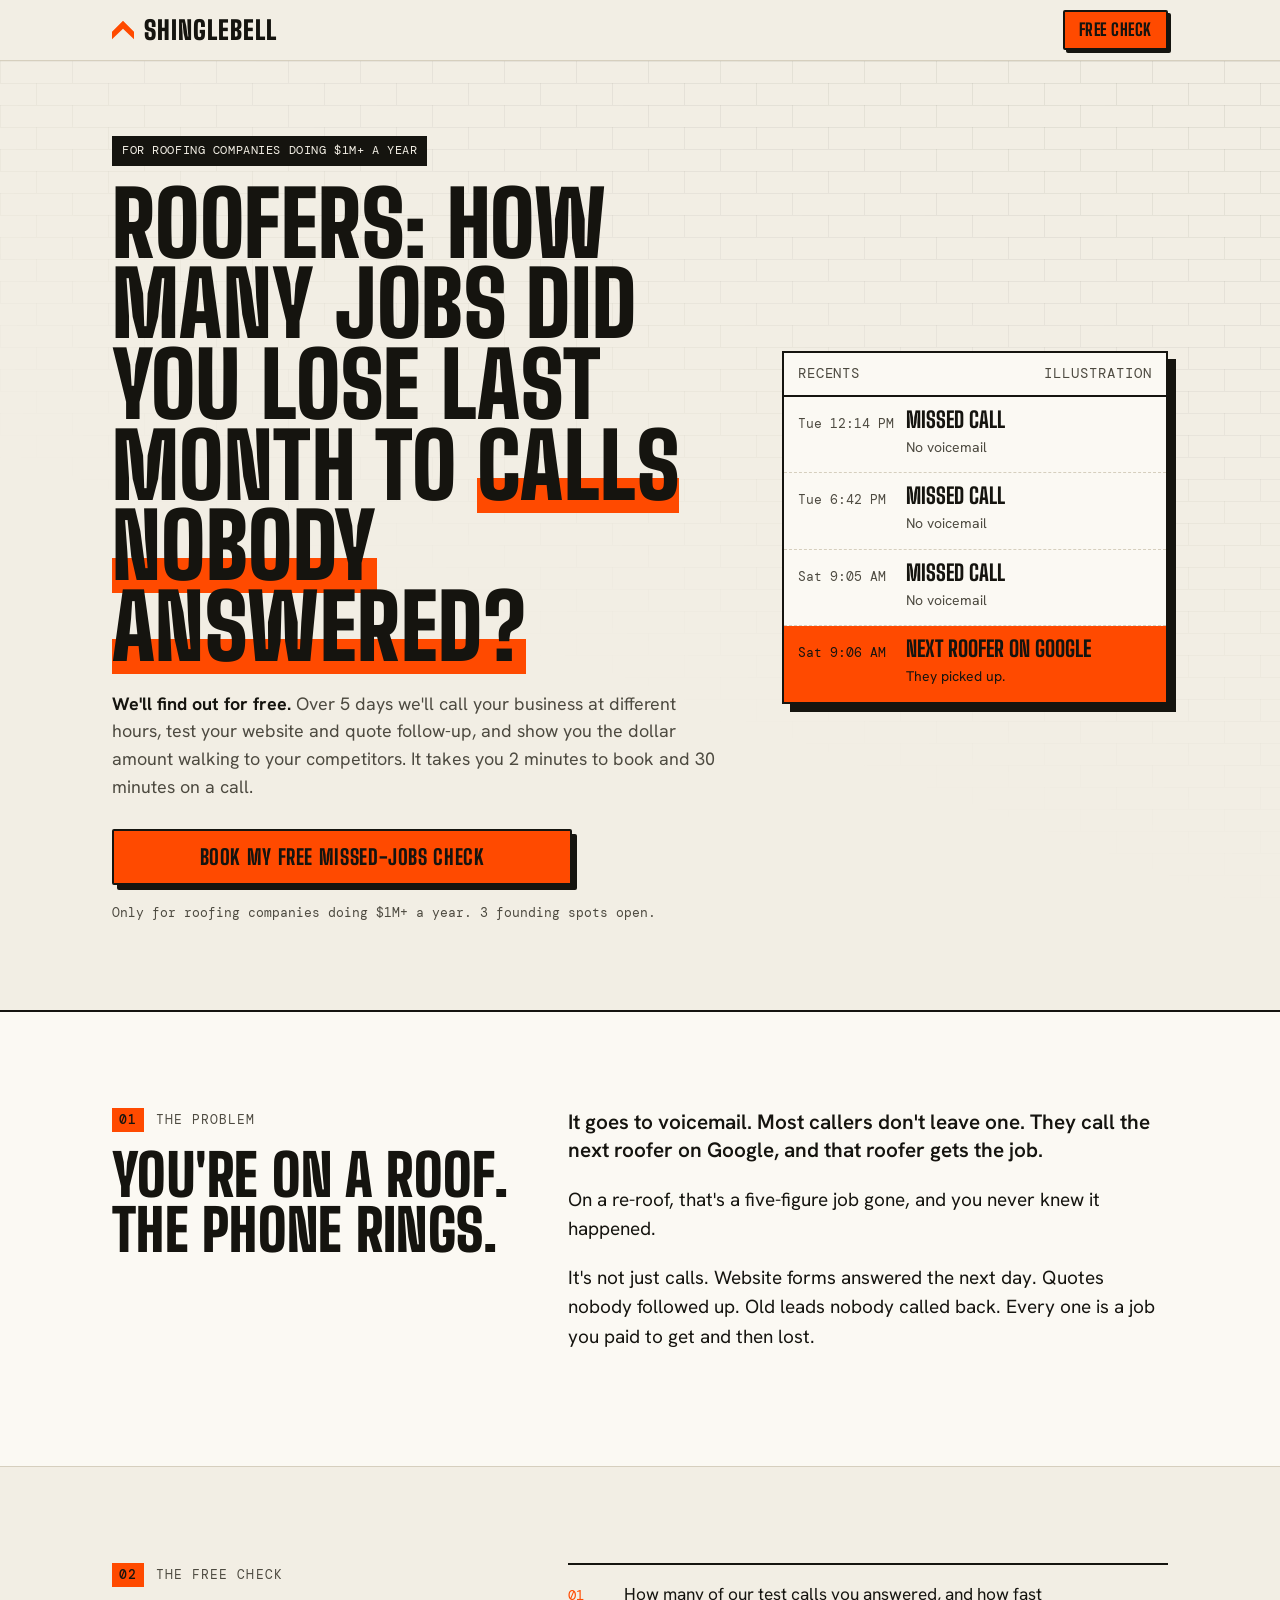
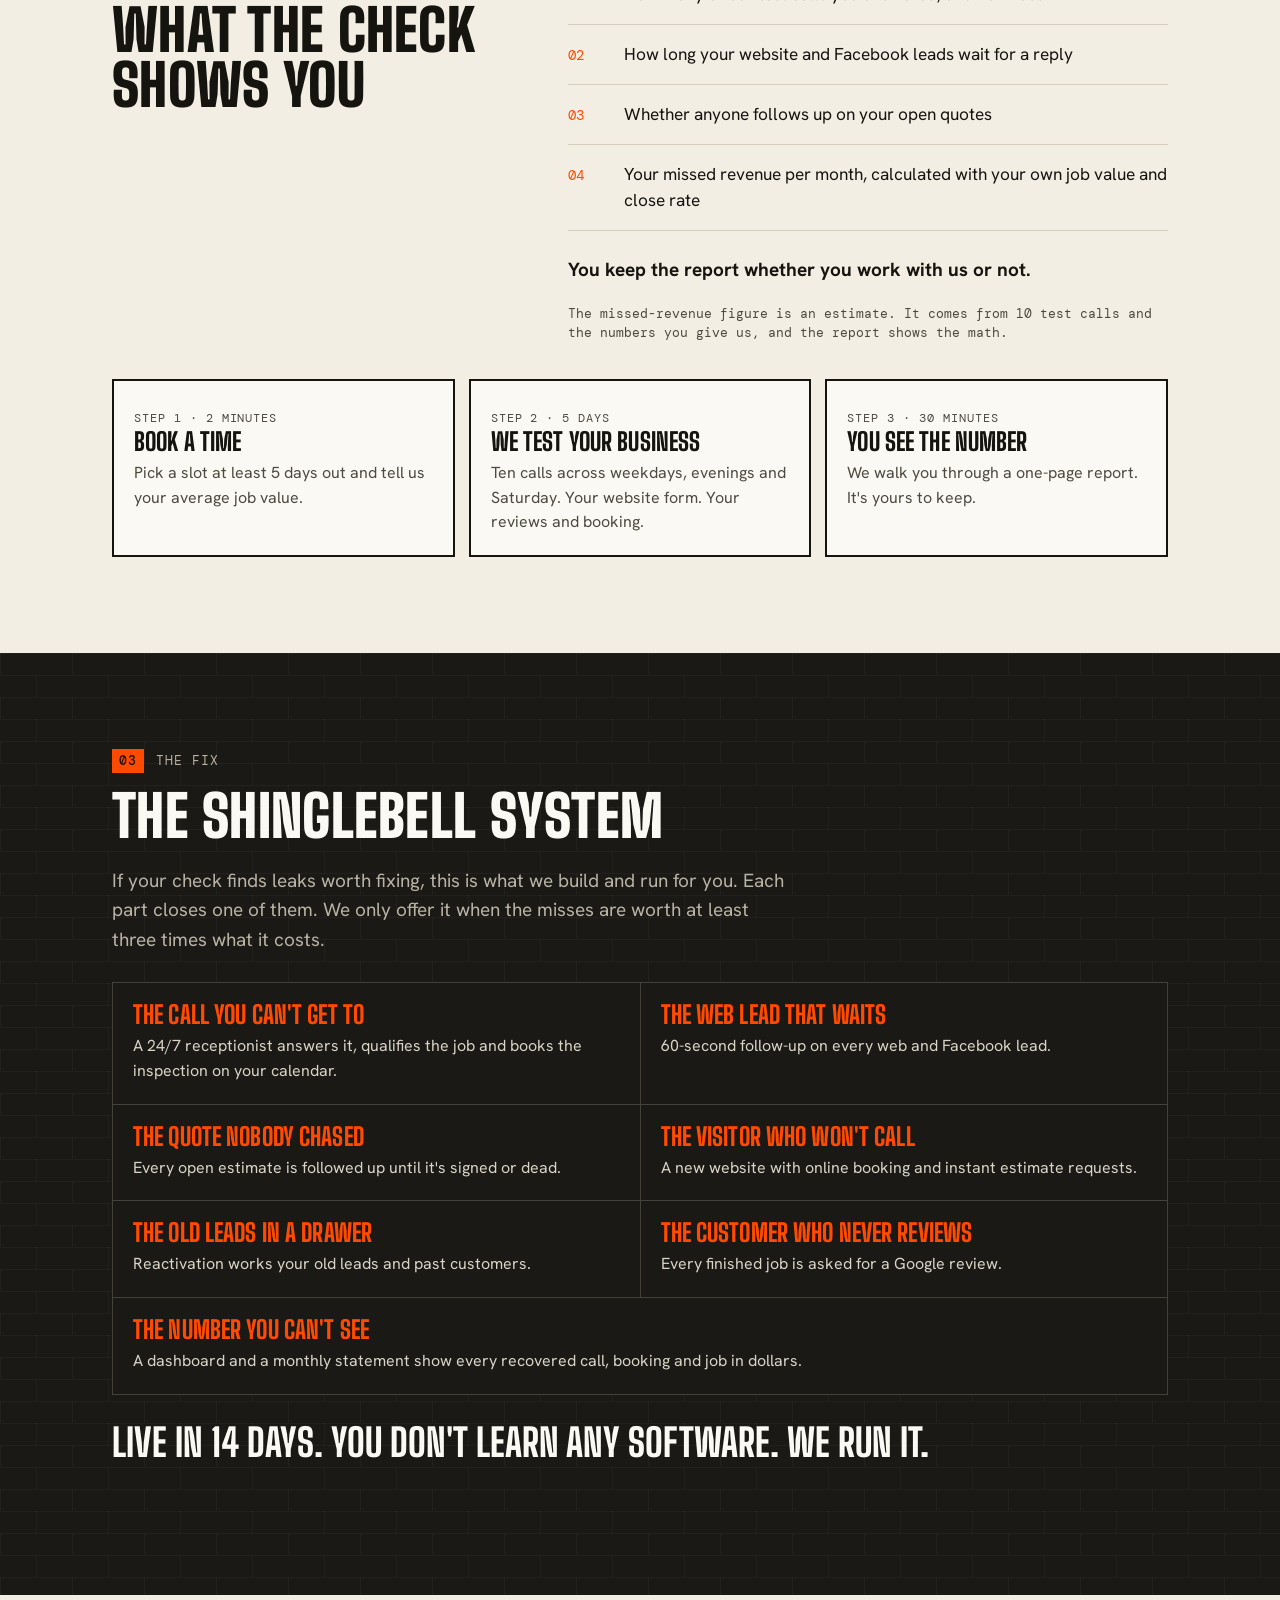
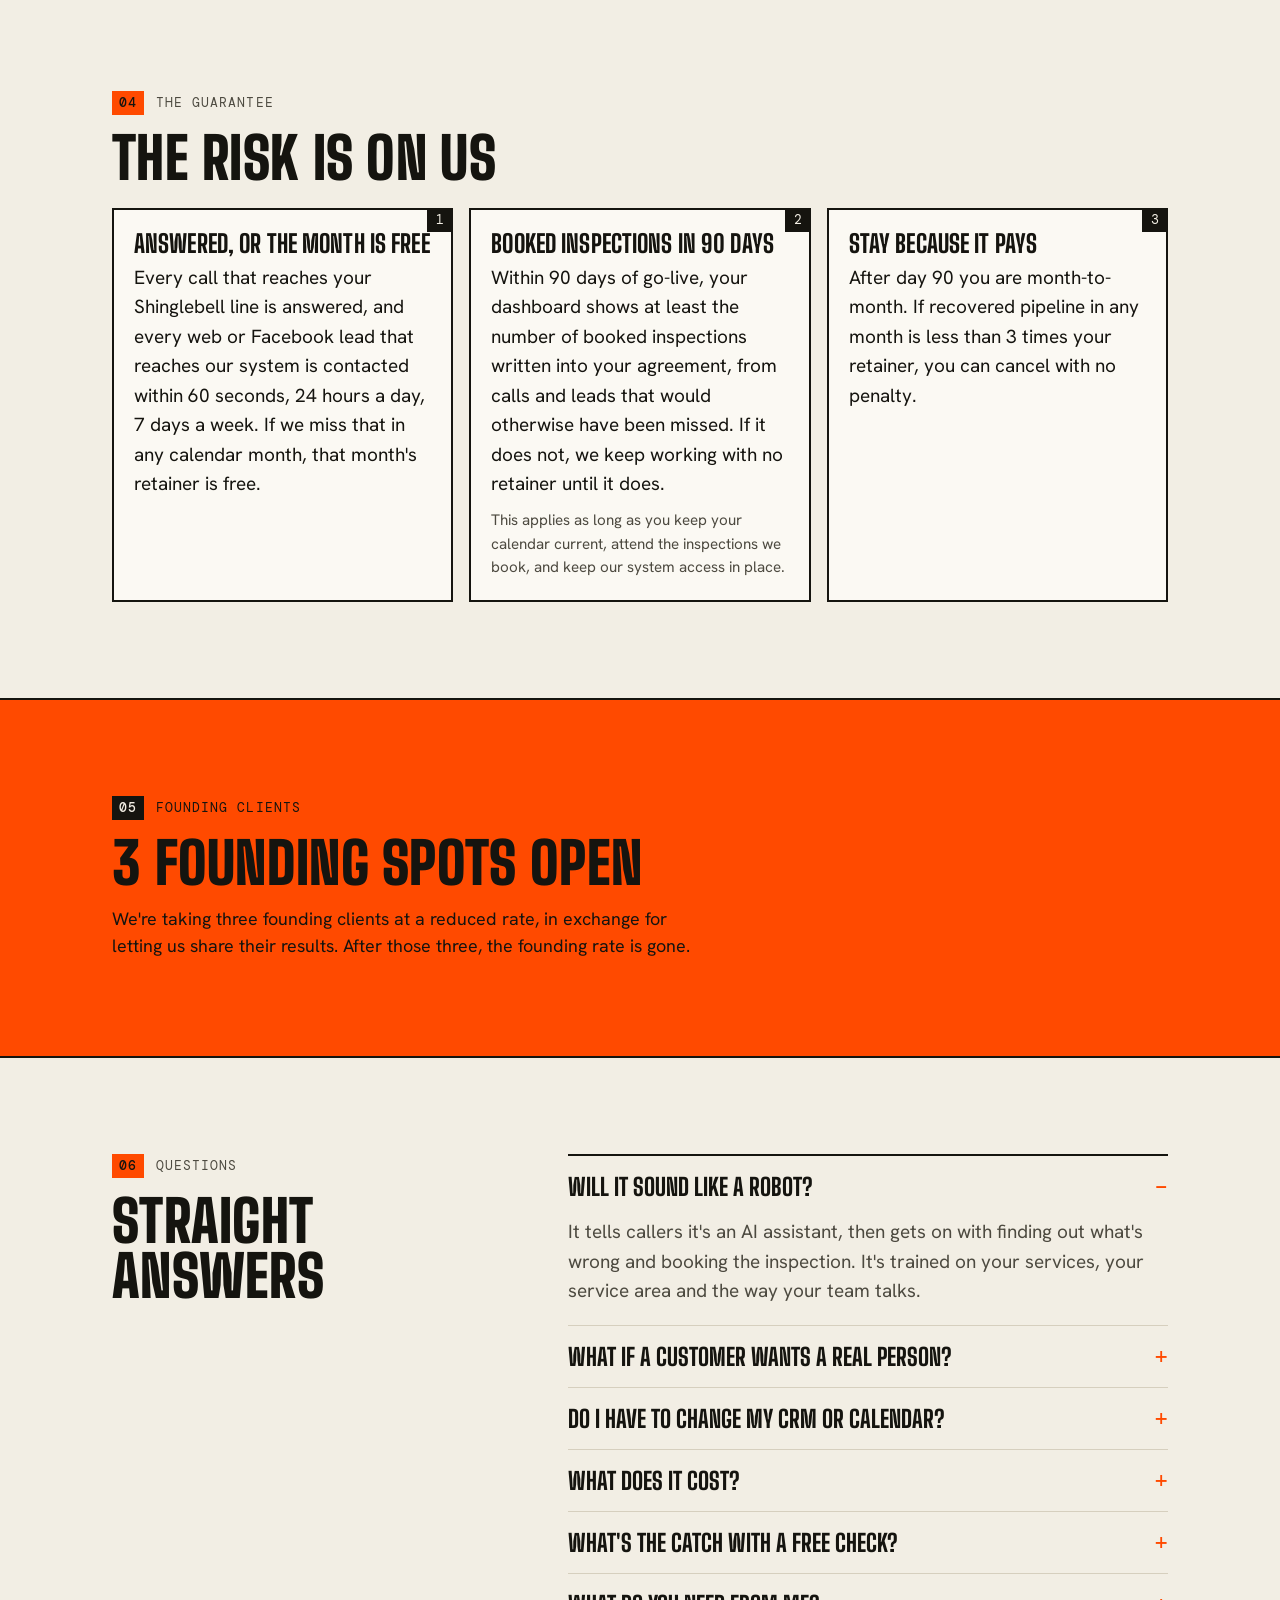
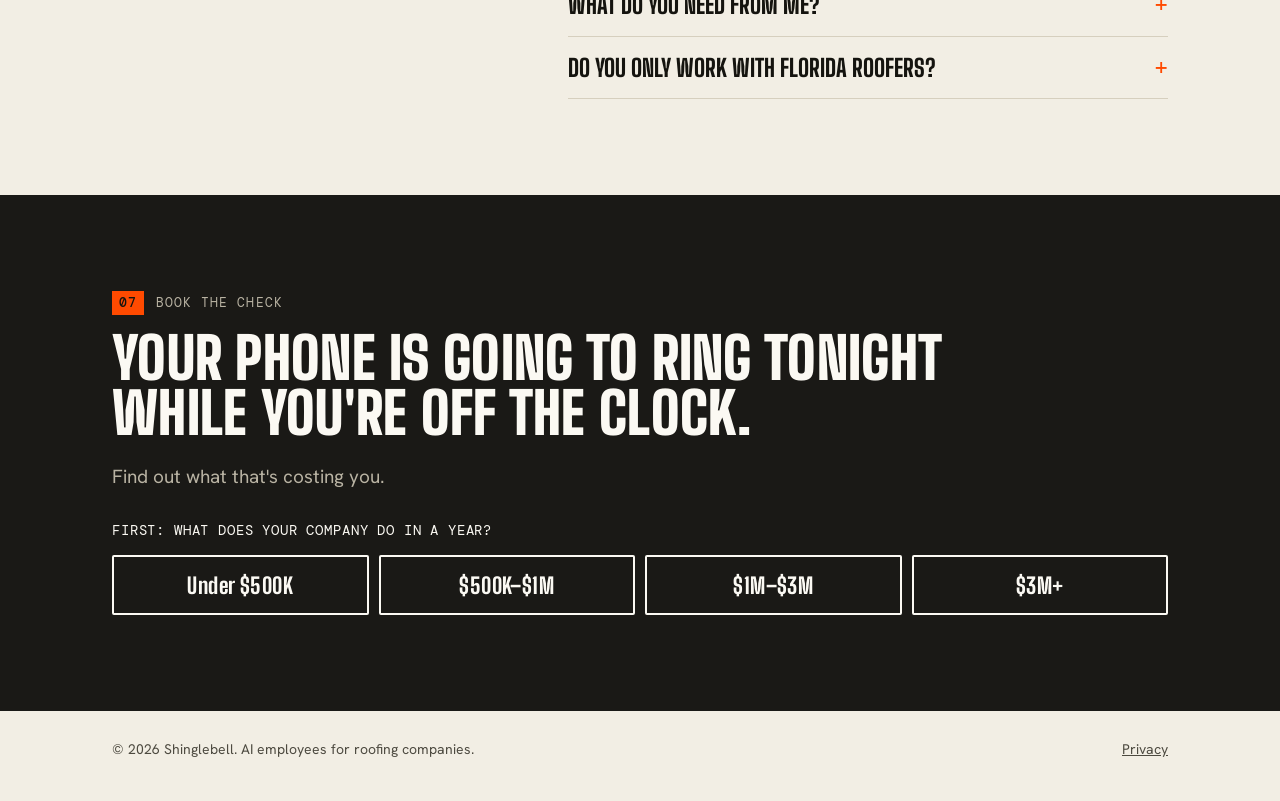
==== commit 0d5bfe86: "Add FAQ: Florida first, roofers anywhere in North America welcome Co-Authored-By: Claude Opus 5.5 <n" ====
--- a/index.html
+++ b/index.html
@@ -165,6 +165,10 @@
         <summary>What do you need from me?</summary>
         <p>Two minutes to book and 30 minutes on the review call. Bring three quotes you sent more than a week ago that haven't signed. If someone else signs off on spending, bring them too. You don't need to tell your office anything.</p>
       </details>
+      <details>
+        <summary>Do you only work with Florida roofers?</summary>
+        <p>No. We're starting in Florida and work with roofing companies across the state. If you're somewhere else in North America, book the check anyway. It works the same way wherever you are.</p>
+      </details>
     </div>
   </div>
 </section>
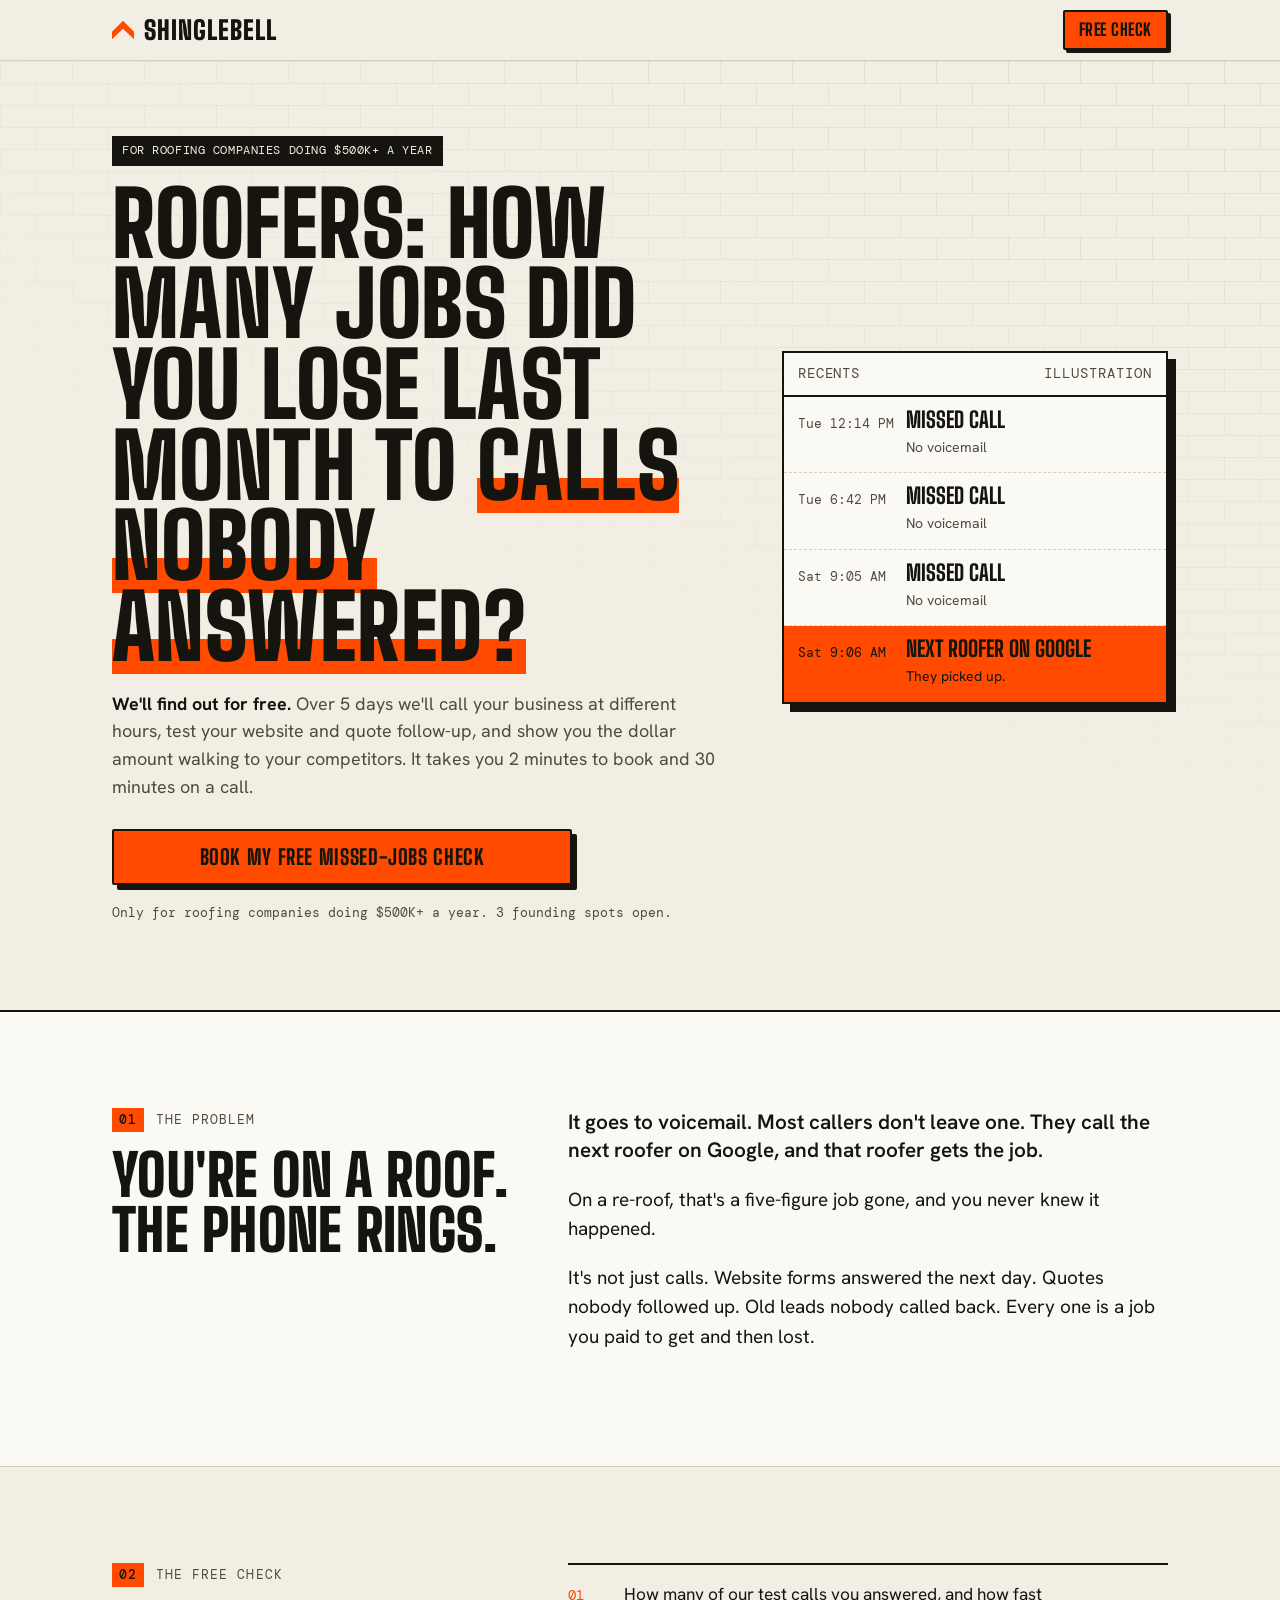
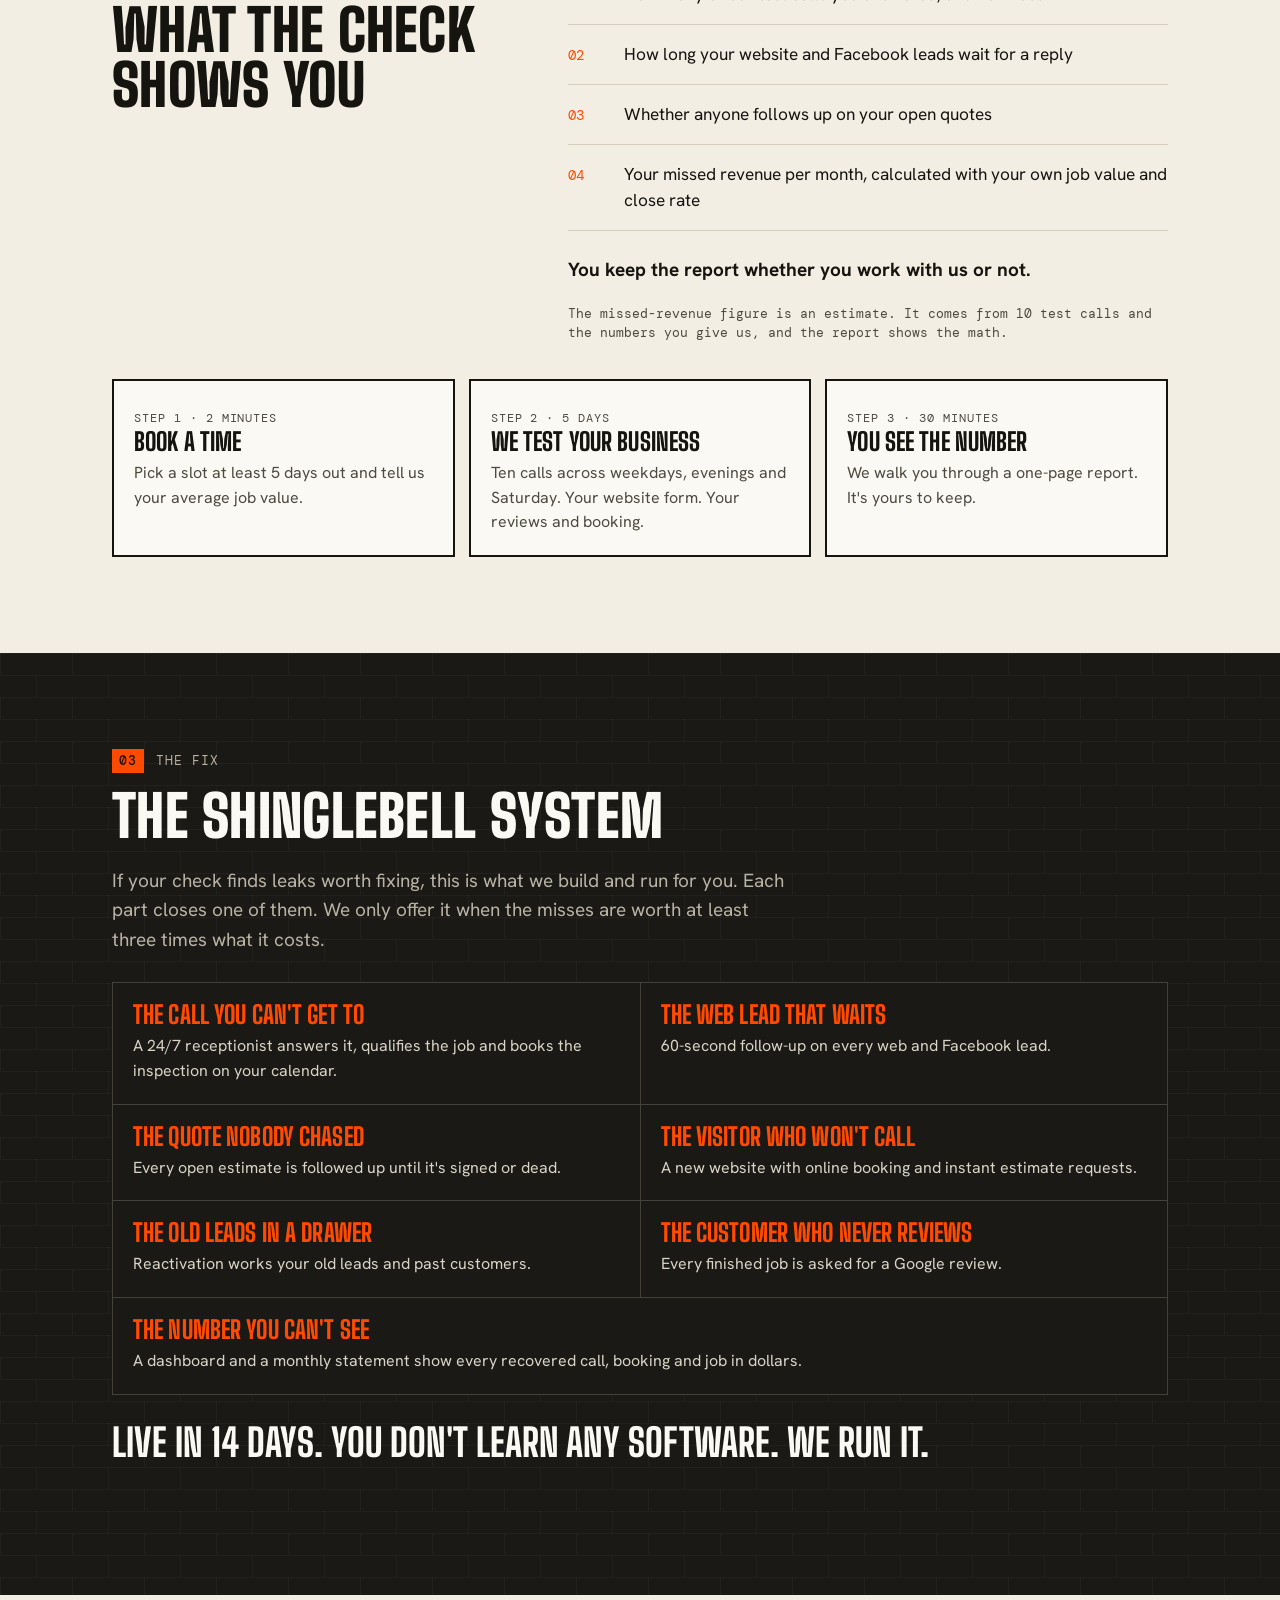
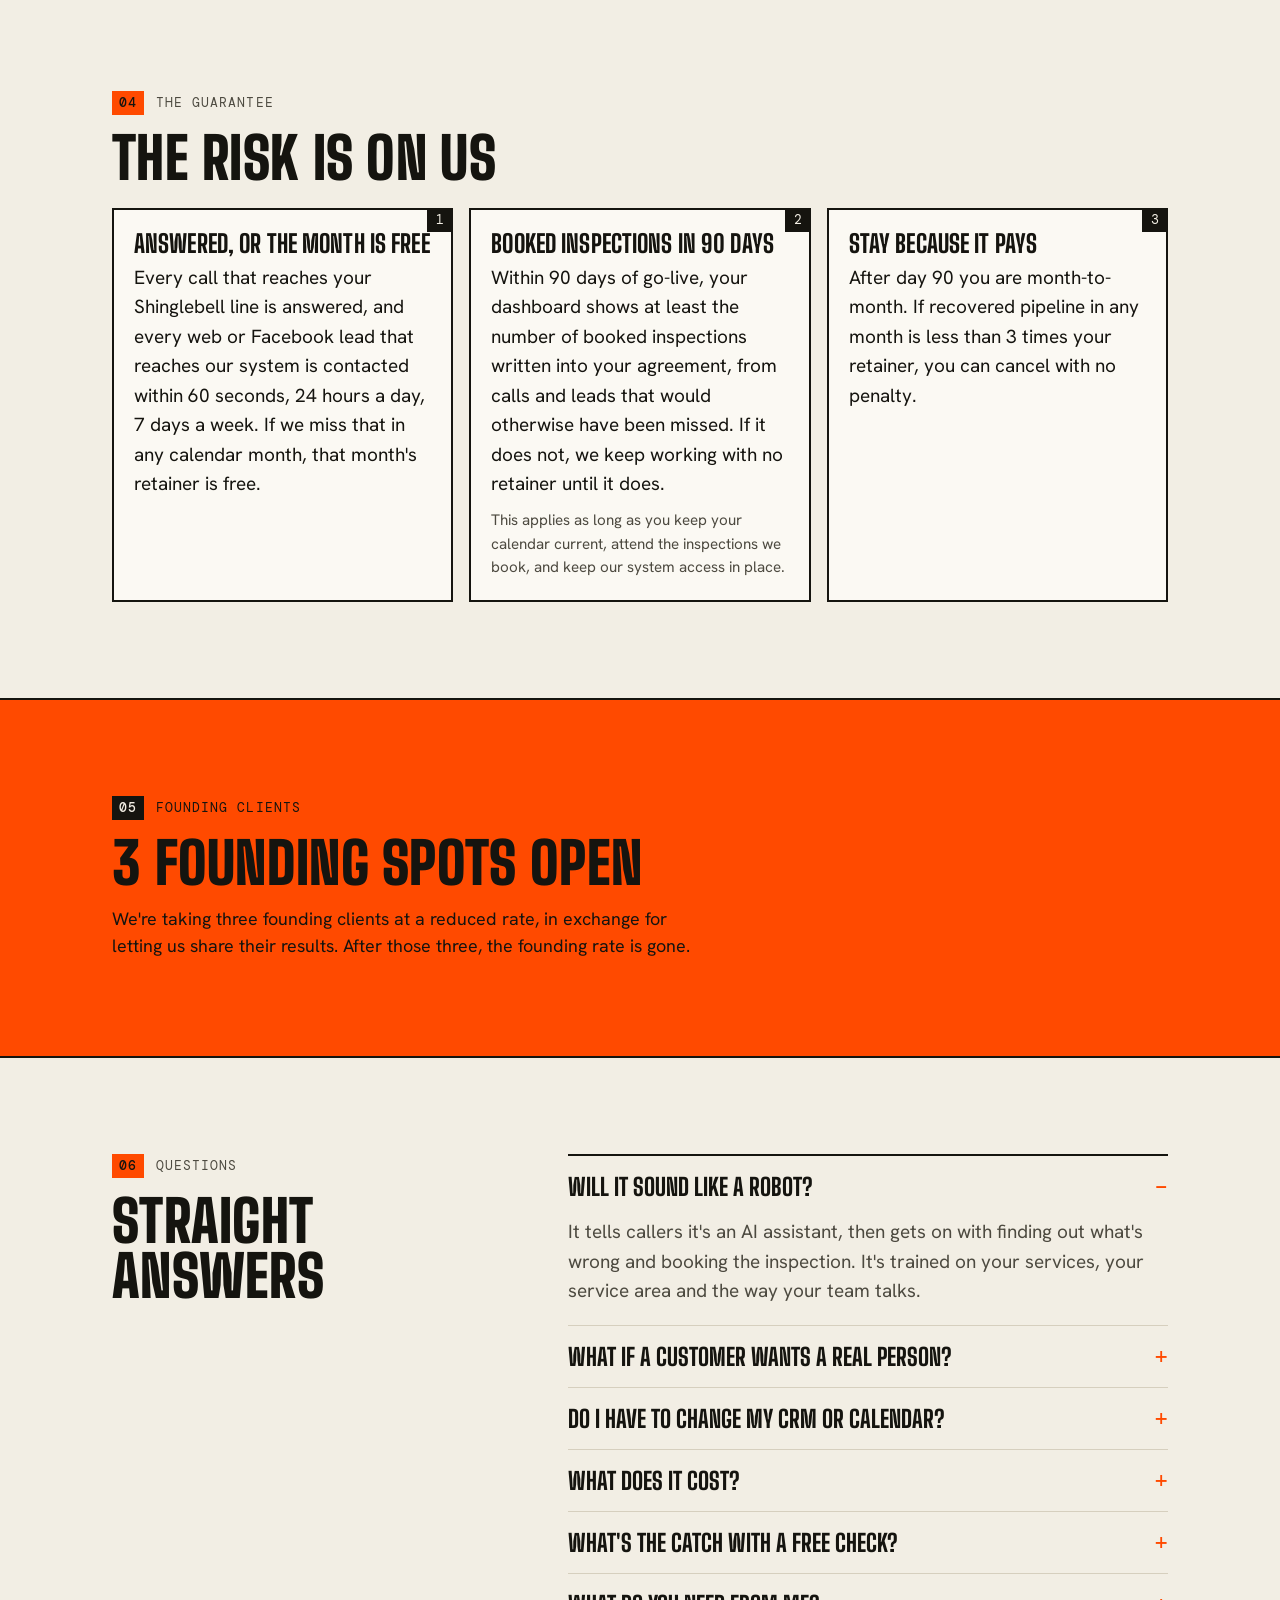
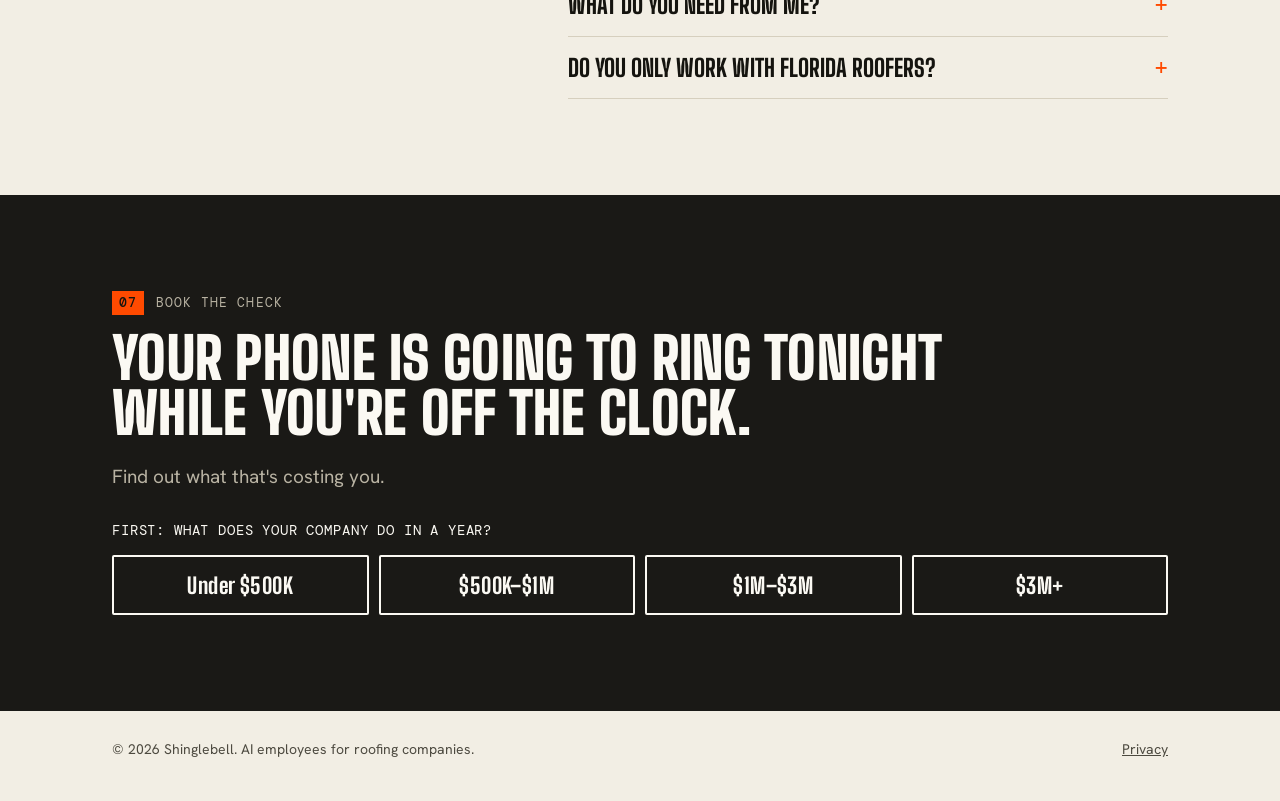
==== commit 6a2d1dbf: "Open the check to roofing companies doing $500K+ a year Co-Authored-By: Claude Opus 5.5 <noreply@ant" ====
--- a/index.html
+++ b/index.html
@@ -25,11 +25,11 @@
 <header class="hero">
   <div class="wrap">
     <div>
-      <span class="tag">For roofing companies doing $1M+ a year</span>
+      <span class="tag">For roofing companies doing $500K+ a year</span>
       <h1 id="headline">Roofers: how many jobs did you lose last month to <em>calls nobody answered?</em></h1>
       <p class="lede"><strong>We'll find out for free.</strong> Over 5 days we'll call your business at different hours, test your website and quote follow-up, and show you the dollar amount walking to your competitors. It takes you 2 minutes to book and 30 minutes on a call.</p>
       <a class="btn wide" href="#book">Book my free Missed-Jobs Check</a>
-      <p class="fine">Only for roofing companies doing $1M+ a year. <span data-spots>3</span> founding <span data-spots-word>spots</span> open.</p>
+      <p class="fine">Only for roofing companies doing $500K+ a year. <span data-spots>3</span> founding <span data-spots-word>spots</span> open.</p>
     </div>
 
     <figure class="log rise" style="margin:0" aria-label="Illustration of a missed-call log">
@@ -167,7 +167,7 @@
       </details>
       <details>
         <summary>Do you only work with Florida roofers?</summary>
-        <p>No. We're starting in Florida and work with roofing companies across the state. If you're somewhere else in North America, book the check anyway. It works the same way wherever you are.</p>
+        <p>No. We're starting in Florida and work with roofing companies across the state. If you're somewhere else in the US or Canada, book the check anyway. It works the same way wherever you are.</p>
       </details>
     </div>
   </div>
@@ -184,7 +184,7 @@
         <legend>First: what does your company do in a year?</legend>
         <div class="picks">
           <button class="pick" type="button" data-band="Under $500K" data-fit="no">Under $500K</button>
-          <button class="pick" type="button" data-band="$500K–$1M" data-fit="no">$500K–$1M</button>
+          <button class="pick" type="button" data-band="$500K–$1M">$500K–$1M</button>
           <button class="pick" type="button" data-band="$1M–$3M">$1M–$3M</button>
           <button class="pick" type="button" data-band="$3M+">$3M+</button>
         </div>
